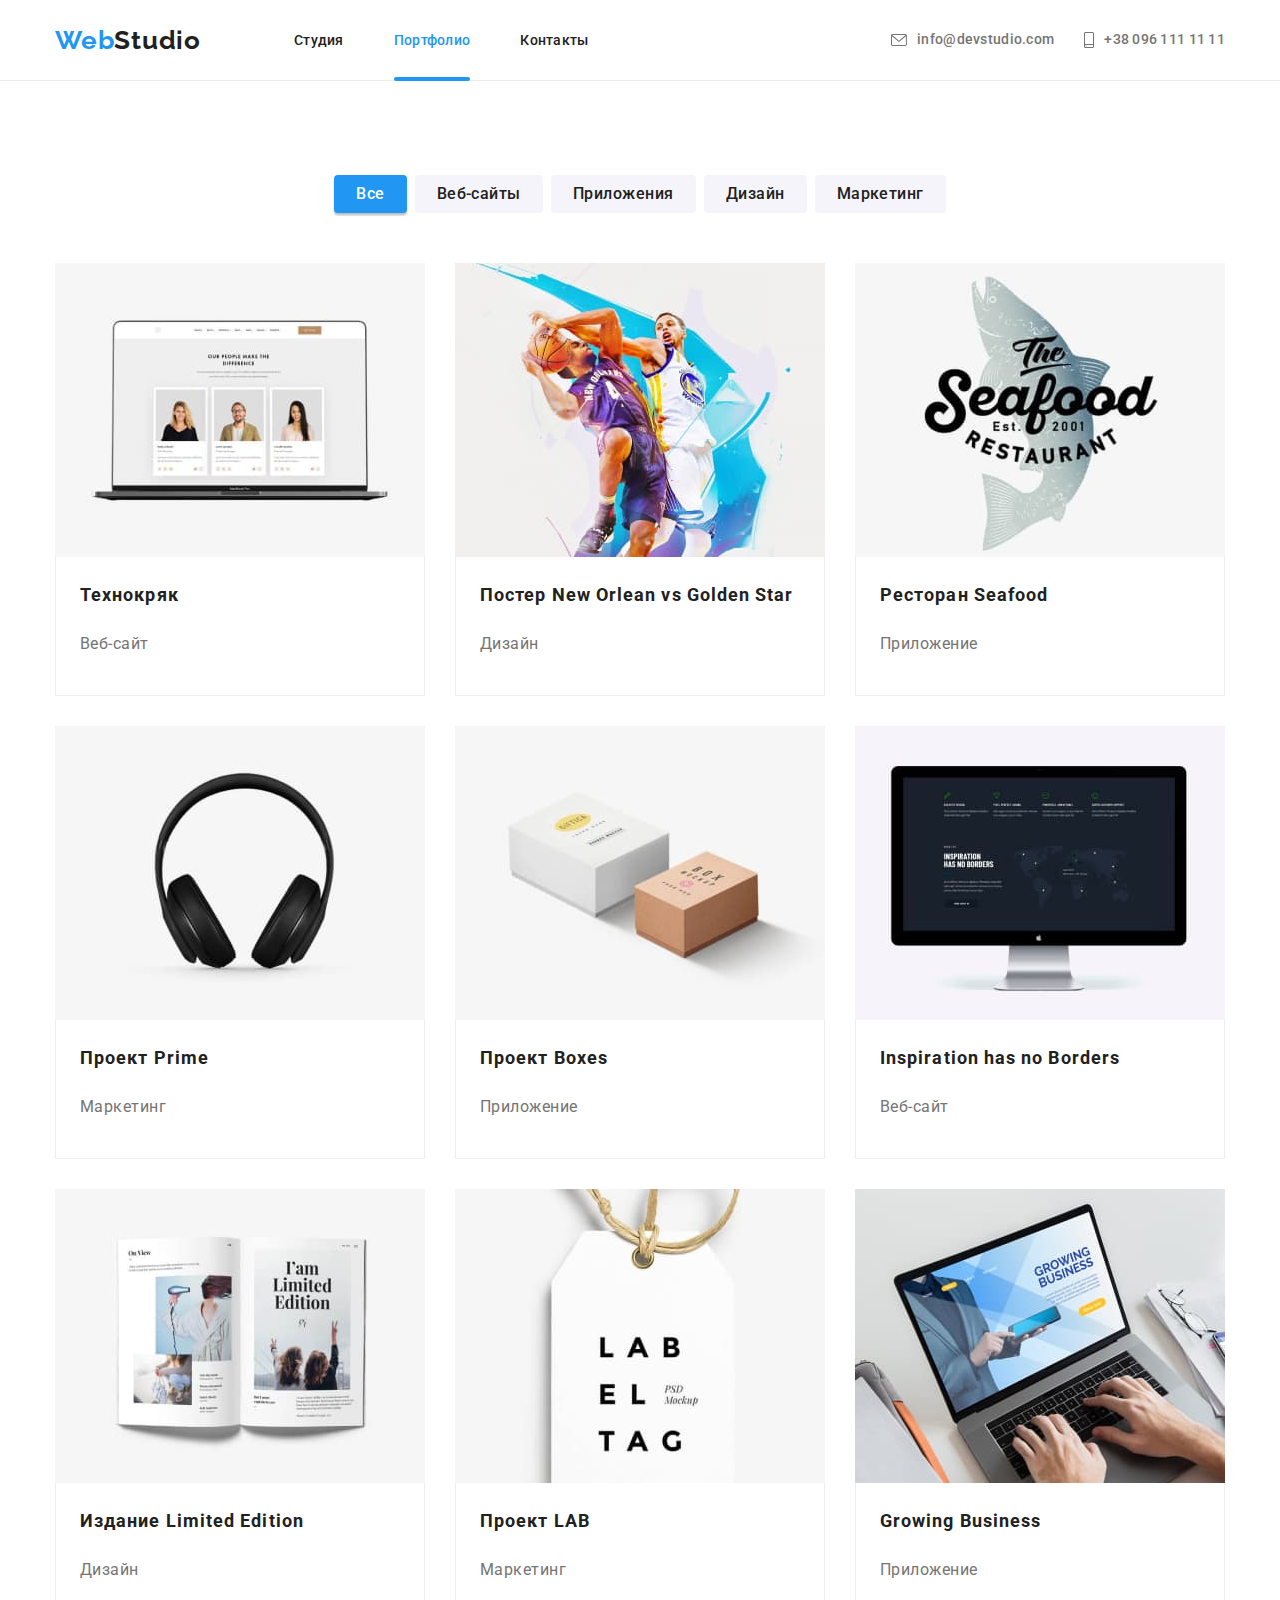
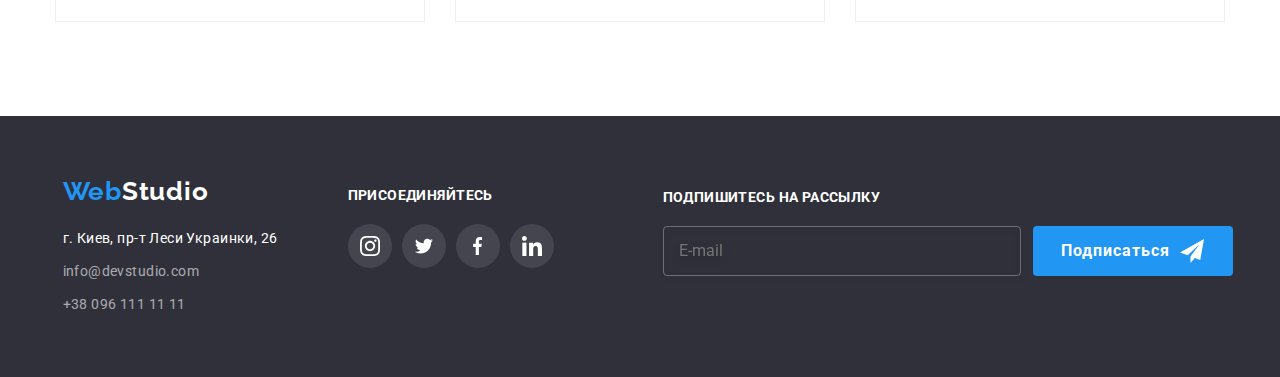
==== portfolio.html @ 51708009 "project created" ====
<!DOCTYPE html>
<html lang="en">
	<head>
		<meta charset="UTF-8" />
		<meta http-equiv="X-UA-Compatible" content="IE=edge" />
		<meta name="viewport" content="width=device-width, initial-scale=1.0" />

		<link rel="stylesheet" href="./css/main.min.css" />
		<title>Document</title>
	</head>
	<body>
		<!-- Site header -->
		<header class="header">
			<div class="header__container">
				<nav class="navigation">
					<a href="./index.html" lang="en" class="logo">
						Web<span class="logo__studio">Studio</span>
					</a>
					<ul class="navigation__buttons">
						<li class="navigation__item">
							<a href="./index.html" class="navigation__link"> Студия</a>
						</li>
						<li class="navigation__item">
							<a
								href="./portfolio.html"
								class="navigation__link navigation__link--current"
								>Портфолио</a
							>
						</li>
						<li class="navigation__item">
							<a href="./index.html" class="navigation__link">Контакты</a>
						</li>
					</ul>
				</nav>
				<ul class="contact">
					<li class="contact__item">
						<a href="mailto:info@devstudio.com" class="contact__link">
							<svg class="contact__icon" width="16" height="12">
								<use href="./images/icons.svg#icon-envelope"></use>
							</svg>
							info@devstudio.com</a
						>
					</li>
					<li class="contact__item">
						<a href="tel:+380961111111" class="contact__link">
							<svg class="contact__icon" width="10" height="16">
								<use href="./images/icons.svg#icon-smartphone"></use>
							</svg>
							+38 096 111 11 11</a
						>
					</li>
				</ul>
			</div>
		</header>
		<!-- Main content -->
		<main>
			<section>
				<h1 hidden>Портфолио</h1>
				<!-- Buttons -->
				<div class="container">
					<ul class="filter">
						<li class="filter__item">
							<button type="button" class="filter__button filter__button--current">Все</button>
						</li>
						<li class="filter__item">
							<button type="button" class="filter__button">Веб-сайты</button>
						</li>
						<li class="filter__item">
							<button type="button" class="filter__button">Приложения</button>
						</li>
						<li class="filter__item">
							<button type="button" class="filter__button">Дизайн</button>
						</li>
						<li class="filter__item">
							<button type="button" class="filter__button">Маркетинг</button>
						</li>
					</ul>

					<!-- Product card -->
					<ul class="product-card">
						<li class="product-card__item">
							<a href="" class="product-card__link">
								<div class="overlay">
									<img
										src="./images/portfolio/img_1.jpg"
										alt="Ноутбук со страницей сайта"
										width="370"
										height="294"
									/>
									<div class="overlay__wrap">
										<p class="overlay__description">
											Ресурс предлагает комплексные предложения с разным уровнем
											функционала и сервисов. Все это позволит посетителю
											получить исчерпывающие сведения о компании или частном
											лице.
										</p>
									</div>
								</div>
								<div class="product-card__wrap">
									<h2 class="product-card__name">Технокряк</h2>
									<p class="product-card__description">Веб-сайт</p>
								</div>
							</a>
						</li>
						<li class="product-card__item">
							<a href="" class="product-card__link">
								<div class="overlay">
									<img
										src="./images/portfolio/img_2.jpg"
										alt="Два баскетболиста с мячом"
										width="370"
										height="294"
									/>
									<div class="overlay__wrap">
										<p class="overlay__description">
											Ресурс предлагает комплексные предложения с разным уровнем
											функционала и сервисов. Все это позволит посетителю
											получить исчерпывающие сведения о компании или частном
											лице.
										</p>
									</div>
								</div>
								<div class="product-card__wrap">
									<h2 class="product-card__name">
										Постер New Orlean vs Golden Star
									</h2>
									<p class="product-card__description">Дизайн</p>
								</div>
							</a>
						</li>
						<li class="product-card__item">
							<a href="" class="product-card__link">
								<div class="overlay">
									<img
										src="./images/portfolio/img_3.jpg"
										alt="Логотип ресторана морской еды"
										width="370"
										height="294"
									/>
									<div class="overlay__wrap">
										<p class="overlay__description">
											Ресурс предлагает комплексные предложения с разным уровнем
											функционала и сервисов. Все это позволит посетителю
											получить исчерпывающие сведения о компании или частном
											лице.
										</p>
									</div>
								</div>
								<div class="product-card__wrap">
									<h2 class="product-card__name">Ресторан Seafood</h2>
									<p class="product-card__description">Приложение</p>
								</div>
							</a>
						</li>
						<li class="product-card__item">
							<a href="" class="product-card__link">
								<div class="overlay">
									<img
										src="./images/portfolio/img_4.jpg"
										alt="Наушники"
										width="370"
										height="294"
									/>
									<div class="overlay__wrap">
										<p class="overlay__description">
											Ресурс предлагает комплексные предложения с разным уровнем
											функционала и сервисов. Все это позволит посетителю
											получить исчерпывающие сведения о компании или частном
											лице.
										</p>
									</div>
								</div>
								<div class="product-card__wrap">
									<h2 class="product-card__name">Проект Prime</h2>
									<p class="product-card__description">Маркетинг</p>
								</div>
							</a>
						</li>
						<li class="product-card__item">
							<a href="" class="product-card__link">
								<div class="overlay">
									<img
										src="./images/portfolio/img_5.jpg"
										alt="Фото двух коробок"
										width="370"
										height="294"
									/>
									<div class="overlay__wrap">
										<p class="overlay__description">
											Ресурс предлагает комплексные предложения с разным уровнем
											функционала и сервисов. Все это позволит посетителю
											получить исчерпывающие сведения о компании или частном
											лице.
										</p>
									</div>
								</div>
								<div class="product-card__wrap">
									<h2 class="product-card__name">Проект Boxes</h2>
									<p class="product-card__description">Приложение</p>
								</div>
							</a>
						</li>
						<li class="product-card__item">
							<a href="" class="product-card__link">
								<div class="overlay">
									<img
										src="./images/portfolio/img_6.jpg"
										alt="Монитор с веб-страницей"
										width="370"
										height="294"
									/>
									<div class="overlay__wrap">
										<p class="overlay__description">
											Ресурс предлагает комплексные предложения с разным уровнем
											функционала и сервисов. Все это позволит посетителю
											получить исчерпывающие сведения о компании или частном
											лице.
										</p>
									</div>
								</div>
								<div class="product-card__wrap">
									<h2 class="product-card__name">Inspiration has no Borders</h2>
									<p class="product-card__description">Веб-сайт</p>
								</div>
							</a>
						</li>
						<li class="product-card__item">
							<a href="" class="product-card__link">
								<div class="overlay">
									<img
										src="./images/portfolio/img_7.jpg"
										alt="Разворот книги"
										width="370"
										height="294"
									/>
									<div class="overlay__wrap">
										<p class="overlay__description">
											Ресурс предлагает комплексные предложения с разным уровнем
											функционала и сервисов. Все это позволит посетителю
											получить исчерпывающие сведения о компании или частном
											лице.
										</p>
									</div>
								</div>
								<div class="product-card__wrap">
									<h2 class="product-card__name">Издание Limited Edition</h2>
									<p class="product-card__description">Дизайн</p>
								</div>
							</a>
						</li>
						<li class="product-card__item">
							<a href="" class="product-card__link">
								<div class="overlay">
									<img
										src="./images/portfolio/img_8.jpg"
										alt="Бирка с надписью"
										width="370"
										height="294"
									/>
									<div class="overlay__wrap">
										<p class="overlay__description">
											Ресурс предлагает комплексные предложения с разным уровнем
											функционала и сервисов. Все это позволит посетителю
											получить исчерпывающие сведения о компании или частном
											лице.
										</p>
									</div>
								</div>
								<div class="product-card__wrap">
									<h2 class="product-card__name">Проект LAB</h2>
									<p class="product-card__description">Маркетинг</p>
								</div>
							</a>
						</li>
						<li class="product-card__item">
							<a href="" class="product-card__link">
								<div class="overlay">
									<img
										src="./images/portfolio/img_9.jpg"
										alt="Руки печатают на ноутбуке"
										width="370"
										height="294"
									/>
									<div class="overlay__wrap">
										<p class="overlay__description">
											Ресурс предлагает комплексные предложения с разным уровнем
											функционала и сервисов. Все это позволит посетителю
											получить исчерпывающие сведения о компании или частном
											лице.
										</p>
									</div>
								</div>
								<div class="product-card__wrap">
									<h2 class="product-card__name">Growing Business</h2>
									<p class="product-card__description">Приложение</p>
								</div>
							</a>
						</li>
					</ul>
				</div>
			</section>
		</main>
		<!-- Footer, address -->
		<footer class="footer">
			<div class="footer__container">
				<div class="footer__left-info">
					<a href="./index.html" lang="en" class="logo footer__logo">
						Web<span class="logo__studio-inverse">Studio</span>
					</a>
					<address class="footer__address">
						<ul class="footer__address-transcript">
							<li class="footer__address-line">
								г. Киев, пр-т Леси Украинки, 26
							</li>
							<li class="footer__address-line">
								<a href="mailto:info@devstudio.com" class="contact-data"
									>info@devstudio.com
								</a>
							</li>
							<li class="footer__address-line">
								<a href="tel:+380961111111" class="contact-data"
									>+38 096 111 11 11
								</a>
							</li>
						</ul>
					</address>
				</div>
				<div class="footer__center-info">
					<h3 class="footer__invitation">Присоединяйтесь</h3>
					<ul class="social-icons">
						<li class="social-icons__cell">
							<a
								class="social-icons__link social-icons__link--footer"
								href=""
								target="_blank"
								rel="nofollow noreferrer noopener"
							>
								<svg class="social-icons__vector" width="20" height="20">
									<use href="./images/icons.svg#icon-instagram"></use>
								</svg>
							</a>
						</li>
						<li class="social-icons__cell">
							<a
								class="social-icons__link social-icons__link--footer"
								href=""
								target="_blank"
								rel="nofollow noreferrer noopener"
							>
								<svg class="social-icons__vector" width="20" height="16.25">
									<use href="./images/icons.svg#icon-twitter"></use>
								</svg>
							</a>
						</li>
						<li class="social-icons__cell">
							<a
								class="social-icons__link social-icons__link--footer"
								href=""
								target="_blank"
								rel="nofollow noreferrer noopener"
							>
								<svg class="social-icons__vector" width="10" height="20">
									<use href="./images/icons.svg#icon-facebook"></use>
								</svg>
							</a>
						</li>
						<li class="social-icons__cell">
							<a
								class="social-icons__link social-icons__link--footer"
								href=""
								target="_blank"
								rel="nofollow noreferrer noopener"
							>
								<svg class="social-icons__vector" width="20" height="70">
									<use href="./images/icons.svg#icon-linkedin"></use>
								</svg>
							</a>
						</li>
					</ul>
				</div>

				<!-- Subscription button footer -->

				<div class="footer__subscription">
					<form>
						<h3 class="footer__invitation">Подпишитесь на рассылку</h3>
						<div class="footer__form">
							<input
								class="footer__input"
								type="email"
								name="user-email"
								placeholder="E-mail"
							/>

							<button
								type="submit"
								class="button-background button-background--submit"
							>
								Подписаться

								<svg class="button-background__icon" width="24" height="24">
									<use href="./images/icons.svg#icon-send"></use>
								</svg>
							</button>
						</div>
					</form>
				</div>
			</div>
		</footer>
	</body>
</html>
---- css/main.min.css ----
@import"https://cdnjs.cloudflare.com/ajax/libs/modern-normalize/1.1.0/modern-normalize.min.css";@import'https://fonts.googleapis.com/css2?family=Raleway:wght@700&family=Roboto:wght@400;500;700;900&display=swap';.button-background--centered,.modal__form,.hero__heading,.hero,.container,.hero__container,.footer__container,.header__container{margin-left:auto;margin-right:auto}.modal__input-icon,.clients-list__icon,.social-icons__vector,.contact__icon{fill:currentColor}.product-card,.filter,.clients-list,.social-icons,.team__grid,.advantages__grid,.footer__address-transcript,.contact,.navigation__buttons{list-style:none;margin-bottom:0;margin-top:0}section{padding-top:94px;padding-bottom:94px}.hero__container,.footer__container,.header__container{padding-left:15px;padding-right:15px;width:1200px}html{box-sizing:border-box}*,*::before,*::after{box-sizing:inherit}address{font-style:normal}body{background-color:#fff;color:#212121;font-family:"Roboto",sans-serif;text-decoration:none}img{display:block;max-width:100%}.container{margin-top:0;margin-bottom:0;padding-left:15px;padding-right:15px;width:1200px}.section__title{font-size:36px;line-height:1.17;letter-spacing:.03em;margin-top:0;margin-bottom:50px;text-align:center}.logo{font-weight:700;color:#2196f3;font-family:"Raleway",sans-serif;font-size:26px;line-height:1.19;letter-spacing:.03em;text-decoration:none}.logo__studio{color:#212121}.logo__studio-inverse{color:#fff}.header{background-color:#fff;border-bottom:1px solid #ececec}.header__container{display:flex}.navigation{display:flex;align-items:center}.navigation__buttons{gap:50px;display:flex;padding-left:0;margin-left:93px}.navigation__link{font-size:14px;line-height:1.14;letter-spacing:.02em;padding-top:32px;padding-bottom:32px;list-style:none;color:#212121;text-decoration:none;font-weight:500;position:relative;transition:color 250ms cubic-bezier(0.4, 0, 0.2, 1)}.navigation__link:hover,.navigation__link:focus{color:#2196f3}.navigation__link--current{color:#2196f3}.navigation__link--current::after{content:"";position:absolute;display:block;bottom:-1px;width:100%;height:4px;background-color:#2196f3;border-radius:2px}.contact{display:flex;margin-left:auto;padding-left:0;margin-top:0;margin-bottom:0px;gap:30px}.contact__item{padding-top:32px;padding-bottom:32px;display:inline-flex;align-items:center}.contact__link{color:#757575;font-weight:500;font-size:14px;line-height:1.14;letter-spacing:.02em;align-items:center;display:flex;transition:color 250ms cubic-bezier(0.4, 0, 0.2, 1);gap:10px;text-decoration:none}.contact__link:hover,.contact__link:focus{color:#2196f3}.footer{background-color:#2f303a;padding-top:60px;padding-bottom:60px;padding-left:15px;margin:0}.footer__container{display:flex}.footer__left-info{margin-right:70px}.footer__logo{margin-right:0;margin-bottom:20px;display:inline-block}.footer__address{font-size:14px;line-height:1.71;letter-spacing:.03em}.footer__address-transcript{padding-left:0}.footer__address-line{color:#fff;font-size:14px;line-height:1.71;letter-spacing:.03em;margin-bottom:9px}.footer__address-line:last-child{margin-bottom:0}.contact-data{text-decoration:none;color:rgba(255,255,255,.6);font-family:"Roboto",sans-serif;transition:color 250ms cubic-bezier(0.4, 0, 0.2, 1)}.contact-data:focus,.contact-data:hover{color:#2196f3}.footer__center-info{padding-top:12px;padding-bottom:40px}.footer__invitation{font-family:"Roboto",sans-serif;text-transform:uppercase;color:#fff;margin-top:0;margin-bottom:20px;font-weight:700;font-size:14px;line-height:1.14;letter-spacing:.03em}.footer__subscription{display:flex;margin-left:auto;align-items:center;padding-top:12px;padding-bottom:40px}.footer__form{display:flex}.footer__input{padding-left:15px;width:358px;height:50px;border:1px solid rgba(255,255,255,.3);filter:drop-shadow(0px 4px 4px rgba(0, 0, 0, 0.15));border-radius:4px;background-color:rgba(0,0,0,0);color:#fff;outline:inherit}.button-background.button-background--submit{display:flex;justify-content:center;align-items:center;flex-wrap:nowrap;width:200px;margin-left:12px;padding-left:0;padding-right:0}.button-background__icon{margin-left:10px}.activities__grid{display:flex;flex-wrap:wrap;margin-top:-30px;margin-left:-30px;padding:0;list-style:none}.activities__cell{margin:0;padding:0;margin-left:30px;margin-top:30px;flex-basis:calc(33.3333333333% - 30px);position:relative;bottom:0}.activities__description{display:flex;justify-content:center;align-items:center;position:absolute;bottom:0;width:100%;height:70px;margin:0;color:#fff;text-transform:uppercase;font-weight:700;font-size:14px;line-height:1.14;letter-spacing:.03em;background-color:rgba(47,48,58,.8)}.hero{background-color:#2f303a;background-image:linear-gradient(to right, rgba(47, 48, 58, 0.4), rgba(47, 48, 58, 0.4)),url("../images/command.jpg");background-repeat:no-repeat;background-position:center;padding-top:200px;padding-bottom:200px;background-size:cover;max-width:1600px;align-items:center}.hero__container{text-align:center}.hero__heading{color:#fff;font-weight:900;font-size:44px;line-height:1.36;letter-spacing:.06em;text-transform:uppercase;width:696px;margin-top:0;margin-bottom:30px}.button-background{color:#fff;background-color:#2196f3;font-family:"Roboto",sans-serif;font-weight:700;font-size:16px;line-height:1.88;letter-spacing:.06em;border:0;border-radius:4px;padding:10px 32px;cursor:pointer;transition:background-color 250ms cubic-bezier(0.4, 0, 0.2, 1),color 250ms cubic-bezier(0.4, 0, 0.2, 1)}.button-background:hover,.button-background:focus{color:#fff;background-color:#188ce8}.advantages__section{padding-bottom:0}.advantages__grid{display:flex;flex-wrap:wrap;margin-left:-30px;margin-top:-30px;padding-left:0}.advantages__cell{margin-right:0;margin-left:30px;margin-top:30px;margin-bottom:0;padding:0;flex-basis:calc(25% - 30px)}.advantages__wrap{display:flex;justify-content:center;align-items:center;margin-bottom:30px;height:120px;background-color:#f5f4fa;border-radius:4px}.advantages__title{margin-top:0;margin-bottom:10px;font-weight:700;font-size:14px;line-height:1.14;letter-spacing:.03em;text-transform:uppercase}.advantages__description{color:#757575;font-weight:400;font-size:14px;line-height:1.71;letter-spacing:.03em;margin:0}.activities__grid{display:flex;flex-wrap:wrap;margin-top:-30px;margin-left:-30px;padding:0;list-style:none}.activities__cell{margin:0;padding:0;margin-left:30px;margin-top:30px;flex-basis:calc(33.3333333333% - 30px);position:relative;bottom:0}.activities__description{display:flex;justify-content:center;align-items:center;position:absolute;bottom:0;width:100%;height:70px;margin:0;color:#fff;text-transform:uppercase;font-weight:700;font-size:14px;line-height:1.14;letter-spacing:.03em;background-color:rgba(47,48,58,.8)}.team__section{background-color:#f5f4fa}.team__grid{display:flex;gap:30px;padding-left:0}.team__profile{gap:30px;border-color:#212121;box-shadow:0px 1px 3px rgba(0,0,0,.12),0px 1px 1px rgba(0,0,0,.14),0px 2px 1px rgba(0,0,0,.2);border-radius:0px 0px 4px 4px;flex-basis:calc(33.3333333333% - 30px);background-color:#fff}.team__wrap{padding-top:30px;padding-bottom:30px;justify-content:center}.team__name,.team__description{color:#212121;font-weight:500;font-size:16px;line-height:1.19;letter-spacing:.03em;margin-top:0;margin-bottom:10px;text-align:center}.team__description{color:#757575;font-weight:400;margin-bottom:16px}.social-icons{display:flex;justify-content:center;gap:10px;padding:0}.social-icons__link{display:flex;justify-content:center;align-items:center;width:44px;height:44px;border-radius:50%;color:#afb1b8;background-color:rgba(0,0,0,0);transition:background-color 250ms cubic-bezier(0.4, 0, 0.2, 1)}.social-icons__link:hover{background-color:#2196f3;color:#fff}.social-icons__link--footer{color:#fff;background-color:rgba(255,255,255,.1)}.clients-list{padding-left:0;display:flex;flex-wrap:wrap;gap:30px;columns:6}.clients-list__cell{flex-basis:calc((100% - 150px)/6)}.clients-list__link{display:flex;justify-content:center;align-items:center;height:92px;border:1px solid #afb1b8;border-radius:4px;color:#afb1b8;transition:color 250ms cubic-bezier(0.4, 0, 0.2, 1)}.clients-list__link:hover{color:#2196f3;border:1px solid #2196f3}.filter{margin-bottom:50px;padding-left:0;display:flex;justify-content:center;gap:8px}.filter__button{padding-top:6px;padding-left:22px;padding-bottom:6px;padding-right:22px;color:#212121;background-color:#f5f4fa;font-family:"Roboto",sans-serif;font-weight:500;font-size:16px;line-height:1.63;letter-spacing:.03em;cursor:pointer;border-radius:4px;border:rgba(0,0,0,0);transition:background-color 250ms cubic-bezier(0.4, 0, 0.2, 1),color 250ms cubic-bezier(0.4, 0, 0.2, 1),box-shadow 250ms cubic-bezier(0.4, 0, 0.2, 1)}.filter__button--current{background-color:#2196f3;color:#fff;box-shadow:0px 3px 1px rgba(0,0,0,.1),0px 1px 2px rgba(0,0,0,.08),0px 2px 2px rgba(0,0,0,.12)}.filter__button:hover,.filter__button:focus{color:#fff;background-color:#2196f3;font-family:"Roboto",sans-serif;font-size:16px;line-height:1.63;letter-spacing:.03em;box-shadow:0px 3px 1px rgba(0,0,0,.1),0px 1px 2px rgba(0,0,0,.08),0px 2px 2px rgba(0,0,0,.12)}.product-card{padding-left:0;margin-top:-30px;margin-left:-30px;display:flex;flex-wrap:wrap}.product-card__item{flex-basis:calc(33.3333333333% - 30px);margin-left:30px;margin-top:30px}.product-card__link{width:100%;height:100%;display:block;text-decoration:none;transition:transform 250ms cubic-bezier(0.4, 0, 0.2, 1)}.product-card__link:hover{box-shadow:0px 1px 1px rgba(0,0,0,.12),0px 4px 4px rgba(0,0,0,.06),1px 4px 6px rgba(0,0,0,.16)}.product-card__wrap{padding:20px 24px;border:1px solid #eee;border-top:none}.product-card__name{color:#212121;font-weight:700;font-size:18px;line-height:2;letter-spacing:.06em;margin-top:0;margin-bottom:4px}.product-card__description{font-weight:400;font-size:16px;line-height:1.88;letter-spacing:.03em;color:#757575}.overlay{position:relative;overflow:hidden}.overlay__wrap{display:flex;justify-content:center;align-items:center;content:"";position:absolute;padding-left:24px;padding-right:24px;margin:0;width:100%;height:100%;background:rgba(33,150,243,.9);transform:translateY 0;transition:transform 250ms cubic-bezier(0.4, 0, 0.2, 1);font-size:18px;line-height:1.56;letter-spacing:.03em;color:#fff;overflow:hidden}.product-card__link:hover .overlay__wrap{transform:translateY(-100%)}.overlay__description{margin:0}.backdrop{position:fixed;opacity:1;transition:opacity 250ms cubic-bezier(0.4, 0, 0.2, 1);top:0;left:0;width:100%;height:100%;background-color:rgba(0,0,0,.2)}.backdrop.is-hidden{opacity:0;pointer-events:none;transition:opacity 250ms cubic-bezier(0.4, 0, 0.2, 1)}.modal{position:absolute;left:50%;top:50%;transform:translate(-50%, -50%);width:528px;height:581px;padding:40px;width:528px;background:#fff;box-shadow:0px 1px 3px rgba(0,0,0,.12),0px 1px 1px rgba(0,0,0,.14),0px 2px 1px rgba(0,0,0,.2);border-radius:4px}.close-wrap{position:absolute;top:8px;right:8px;width:30px;height:30px;background-image:url(/images/close.svg);background-repeat:no-repeat;background-position:center;background-color:#fff;border:1px solid rgba(0,0,0,.1);border-radius:50%;transition:box-shadow 250ms cubic-bezier(0.4, 0, 0.2, 1)}.close-wrap:hover,.close-wrap:focus{cursor:pointer;box-shadow:0px 0px 5px 1px rgba(0,0,0,.2);background-image:url(/images/close-blue.svg)}.modal__header{margin-top:0;margin-bottom:12px;letter-spacing:.03em;font-size:20px;line-height:.87;text-align:center}.modal__item{position:relative;display:flex;flex-direction:column;margin-bottom:10px}.modal__item:last-child{flex-direction:row}.modal__item:nth-child(5){margin-bottom:20px}.modal__item .modal__label{font-weight:400;font-size:12px;line-height:14px;letter-spacing:.01em;color:#757575;margin-bottom:4px}.modal__input,.modal__item-textarea{border:1px solid rgba(33,33,33,.2);border-radius:4px;outline:inherit;transition:border 250ms cubic-bezier(0.4, 0, 0.2, 1)}.modal__input:focus,.modal__input:focus,.modal__item-textarea:focus,.modal__item-textarea:focus{border:1px solid #2196f3}.modal__input{height:40px;padding-left:40px}.modal__input-icon{position:absolute;left:15px;top:55%;transform:opacity}.modal__item .modal__input:focus~.modal__input-icon{color:#2196f3}.modal__input~.modal__input-icon{transition:color 250ms cubic-bezier(0.4, 0, 0.2, 1)}.modal__input-checkbox{position:absolute;appearance:none;width:15px;display:flex}.modal__icon-checkbox{width:16px;height:15px;background-color:rgba(0,0,0,0);border:2px solid #000;border-radius:2px;margin-right:9px;transition:border 250ms cubic-bezier(0.4, 0, 0.2, 1)}.modal__input-checkbox:checked+.modal__icon-checkbox{background-image:url(../images/icon-check.svg);background-size:contain;background-color:#2196f3;border:2px solid #2196f3;background-repeat:no-r epeat}.modal__input-checkbox:focus+.modal__icon-checkbox{border:2px solid #2196f3}.modal__item-textarea{resize:none;width:100%;border:1px solid rgba(33,33,33,.2);border-radius:4px;padding:0;height:120px;font-weight:400;font-size:12px;line-height:14px;letter-spacing:.01em;padding:12px 16px;color:rgba(117,117,117,.5)}.modal__label-checkbox{font-weight:400;font-size:14px;line-height:24px;letter-spacing:.03em;color:#757575;display:flex;align-items:center;margin-bottom:30px;justify-content:center}.modal__link{text-decoration:underline;color:#2196f3;padding-left:3px}.modal__link:hover{text-decoration:none}.button-background--centered{display:block}/*# sourceMappingURL=main.min.css.map */
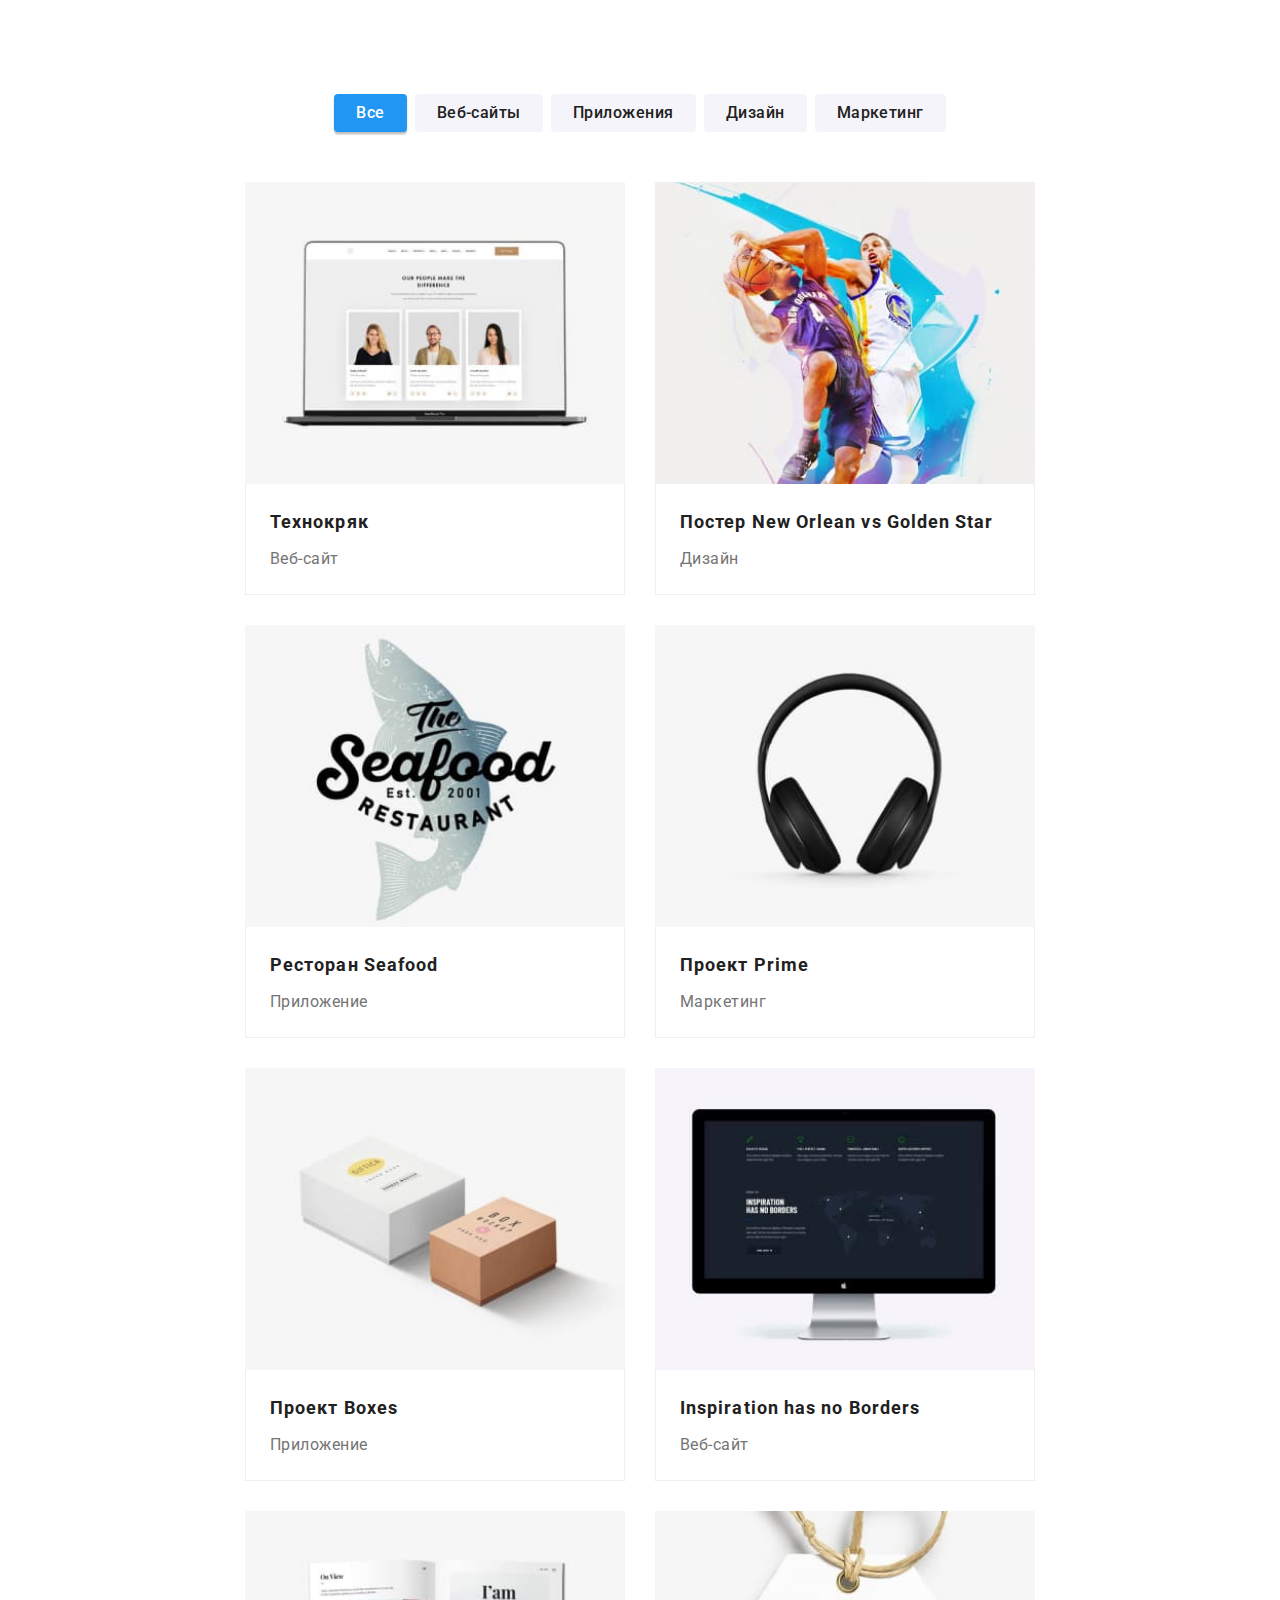
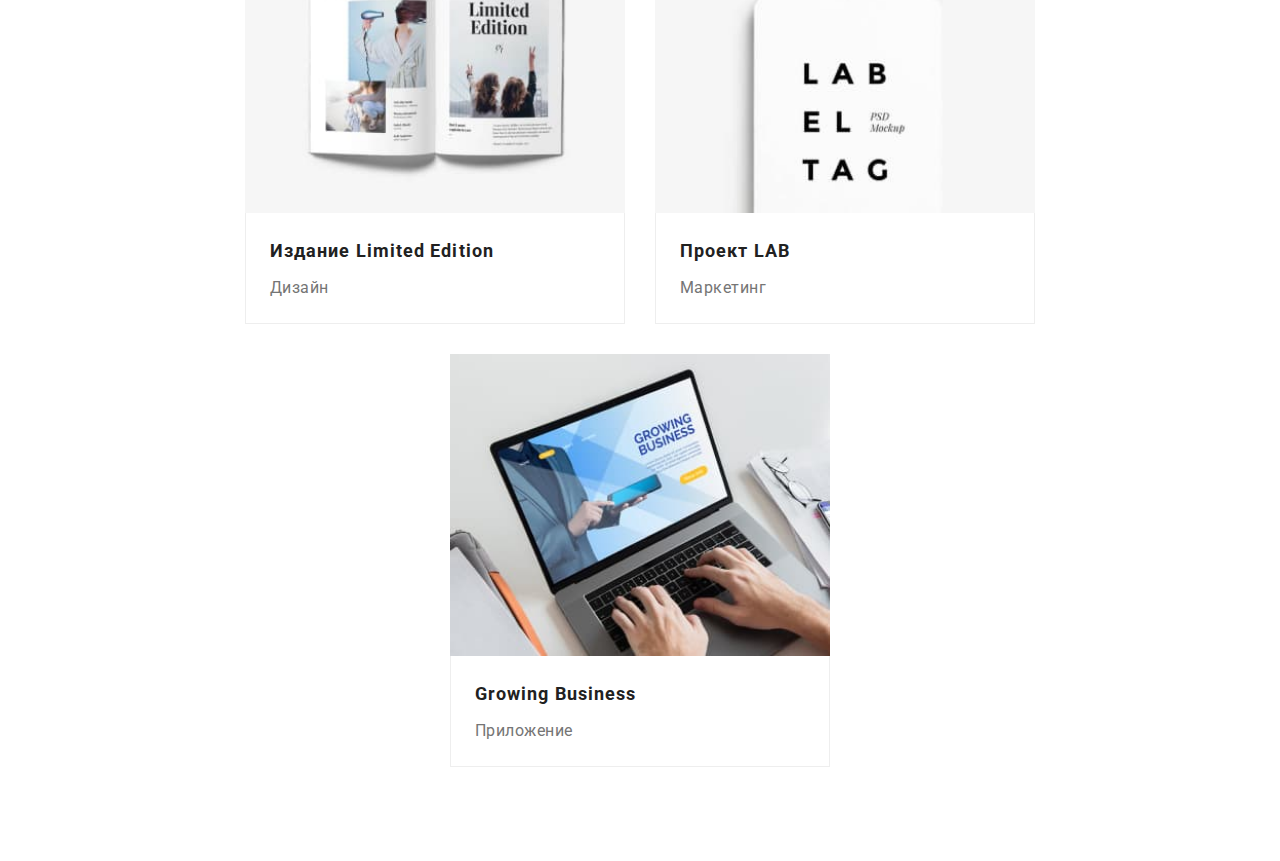
==== commit 93623827: "updated" ====
--- a/portfolio.html
+++ b/portfolio.html
@@ -10,8 +10,8 @@
 	</head>
 	<body>
 		<!-- Site header -->
-		<header class="header">
-			<div class="header__container">
+		<!-- <header class="header">
+			<div class="container header__container">
 				<nav class="navigation">
 					<a href="./index.html" lang="en" class="logo">
 						Web<span class="logo__studio">Studio</span>
@@ -51,11 +51,11 @@
 					</li>
 				</ul>
 			</div>
-		</header>
+		</header> -->
 		<!-- Main content -->
 		<main>
 			<section>
-				<h1 hidden>Портфолио</h1>
+				<!-- <h1 hidden>Портфолио</h1> -->
 				<!-- Buttons -->
 				<div class="container">
 					<ul class="filter">
@@ -84,8 +84,8 @@
 									<img
 										src="./images/portfolio/img_1.jpg"
 										alt="Ноутбук со страницей сайта"
-										width="370"
-										height="294"
+										width="100%"
+										height="auto"
 									/>
 									<div class="overlay__wrap">
 										<p class="overlay__description">
@@ -108,8 +108,8 @@
 									<img
 										src="./images/portfolio/img_2.jpg"
 										alt="Два баскетболиста с мячом"
-										width="370"
-										height="294"
+									width="100%"
+										height="auto"
 									/>
 									<div class="overlay__wrap">
 										<p class="overlay__description">
@@ -134,8 +134,8 @@
 									<img
 										src="./images/portfolio/img_3.jpg"
 										alt="Логотип ресторана морской еды"
-										width="370"
-										height="294"
+									width="100%"
+										height="auto"
 									/>
 									<div class="overlay__wrap">
 										<p class="overlay__description">
@@ -158,8 +158,8 @@
 									<img
 										src="./images/portfolio/img_4.jpg"
 										alt="Наушники"
-										width="370"
-										height="294"
+									width="100%"
+										height="auto"
 									/>
 									<div class="overlay__wrap">
 										<p class="overlay__description">
@@ -182,8 +182,8 @@
 									<img
 										src="./images/portfolio/img_5.jpg"
 										alt="Фото двух коробок"
-										width="370"
-										height="294"
+								width="100%"
+										height="auto"
 									/>
 									<div class="overlay__wrap">
 										<p class="overlay__description">
@@ -206,8 +206,8 @@
 									<img
 										src="./images/portfolio/img_6.jpg"
 										alt="Монитор с веб-страницей"
-										width="370"
-										height="294"
+									width="100%"
+										height="auto"
 									/>
 									<div class="overlay__wrap">
 										<p class="overlay__description">
@@ -230,8 +230,8 @@
 									<img
 										src="./images/portfolio/img_7.jpg"
 										alt="Разворот книги"
-										width="370"
-										height="294"
+									width="100%"
+										height="auto"
 									/>
 									<div class="overlay__wrap">
 										<p class="overlay__description">
@@ -254,8 +254,8 @@
 									<img
 										src="./images/portfolio/img_8.jpg"
 										alt="Бирка с надписью"
-										width="370"
-										height="294"
+								width="100%"
+										height="auto"
 									/>
 									<div class="overlay__wrap">
 										<p class="overlay__description">
@@ -278,8 +278,8 @@
 									<img
 										src="./images/portfolio/img_9.jpg"
 										alt="Руки печатают на ноутбуке"
-										width="370"
-										height="294"
+							width="100%"
+										height="auto"
 									/>
 									<div class="overlay__wrap">
 										<p class="overlay__description">
@@ -301,8 +301,8 @@
 			</section>
 		</main>
 		<!-- Footer, address -->
-		<footer class="footer">
-			<div class="footer__container">
+		<!-- <footer class="footer">
+			<div class="container footer__container">
 				<div class="footer__left-info">
 					<a href="./index.html" lang="en" class="logo footer__logo">
 						Web<span class="logo__studio-inverse">Studio</span>
@@ -377,11 +377,11 @@
 							</a>
 						</li>
 					</ul>
-				</div>
+				</div> -->
 
 				<!-- Subscription button footer -->
 
-				<div class="footer__subscription">
+				<!-- <div class="footer__subscription">
 					<form>
 						<h3 class="footer__invitation">Подпишитесь на рассылку</h3>
 						<div class="footer__form">
@@ -403,9 +403,9 @@
 								</svg>
 							</button>
 						</div>
-					</form>
-				</div>
+					</form> -->
+				<!-- </div>
 			</div>
-		</footer>
+		</footer> -->
 	</body>
 </html>
--- a/css/main.min.css
+++ b/css/main.min.css
@@ -1 +1 @@
-@import"https://cdnjs.cloudflare.com/ajax/libs/modern-normalize/1.1.0/modern-normalize.min.css";@import'https://fonts.googleapis.com/css2?family=Raleway:wght@700&family=Roboto:wght@400;500;700;900&display=swap';.button-background--centered,.modal__form,.hero__heading,.hero,.container,.hero__container,.footer__container,.header__container{margin-left:auto;margin-right:auto}.modal__input-icon,.clients-list__icon,.social-icons__vector,.contact__icon{fill:currentColor}.product-card,.filter,.clients-list,.social-icons,.team__grid,.advantages__grid,.footer__address-transcript,.contact,.navigation__buttons{list-style:none;margin-bottom:0;margin-top:0}section{padding-top:94px;padding-bottom:94px}.hero__container,.footer__container,.header__container{padding-left:15px;padding-right:15px;width:1200px}html{box-sizing:border-box}*,*::before,*::after{box-sizing:inherit}address{font-style:normal}body{background-color:#fff;color:#212121;font-family:"Roboto",sans-serif;text-decoration:none}img{display:block;max-width:100%}.container{margin-top:0;margin-bottom:0;padding-left:15px;padding-right:15px;width:1200px}.section__title{font-size:36px;line-height:1.17;letter-spacing:.03em;margin-top:0;margin-bottom:50px;text-align:center}.logo{font-weight:700;color:#2196f3;font-family:"Raleway",sans-serif;font-size:26px;line-height:1.19;letter-spacing:.03em;text-decoration:none}.logo__studio{color:#212121}.logo__studio-inverse{color:#fff}.header{background-color:#fff;border-bottom:1px solid #ececec}.header__container{display:flex}.navigation{display:flex;align-items:center}.navigation__buttons{gap:50px;display:flex;padding-left:0;margin-left:93px}.navigation__link{font-size:14px;line-height:1.14;letter-spacing:.02em;padding-top:32px;padding-bottom:32px;list-style:none;color:#212121;text-decoration:none;font-weight:500;position:relative;transition:color 250ms cubic-bezier(0.4, 0, 0.2, 1)}.navigation__link:hover,.navigation__link:focus{color:#2196f3}.navigation__link--current{color:#2196f3}.navigation__link--current::after{content:"";position:absolute;display:block;bottom:-1px;width:100%;height:4px;background-color:#2196f3;border-radius:2px}.contact{display:flex;margin-left:auto;padding-left:0;margin-top:0;margin-bottom:0px;gap:30px}.contact__item{padding-top:32px;padding-bottom:32px;display:inline-flex;align-items:center}.contact__link{color:#757575;font-weight:500;font-size:14px;line-height:1.14;letter-spacing:.02em;align-items:center;display:flex;transition:color 250ms cubic-bezier(0.4, 0, 0.2, 1);gap:10px;text-decoration:none}.contact__link:hover,.contact__link:focus{color:#2196f3}.footer{background-color:#2f303a;padding-top:60px;padding-bottom:60px;padding-left:15px;margin:0}.footer__container{display:flex}.footer__left-info{margin-right:70px}.footer__logo{margin-right:0;margin-bottom:20px;display:inline-block}.footer__address{font-size:14px;line-height:1.71;letter-spacing:.03em}.footer__address-transcript{padding-left:0}.footer__address-line{color:#fff;font-size:14px;line-height:1.71;letter-spacing:.03em;margin-bottom:9px}.footer__address-line:last-child{margin-bottom:0}.contact-data{text-decoration:none;color:rgba(255,255,255,.6);font-family:"Roboto",sans-serif;transition:color 250ms cubic-bezier(0.4, 0, 0.2, 1)}.contact-data:focus,.contact-data:hover{color:#2196f3}.footer__center-info{padding-top:12px;padding-bottom:40px}.footer__invitation{font-family:"Roboto",sans-serif;text-transform:uppercase;color:#fff;margin-top:0;margin-bottom:20px;font-weight:700;font-size:14px;line-height:1.14;letter-spacing:.03em}.footer__subscription{display:flex;margin-left:auto;align-items:center;padding-top:12px;padding-bottom:40px}.footer__form{display:flex}.footer__input{padding-left:15px;width:358px;height:50px;border:1px solid rgba(255,255,255,.3);filter:drop-shadow(0px 4px 4px rgba(0, 0, 0, 0.15));border-radius:4px;background-color:rgba(0,0,0,0);color:#fff;outline:inherit}.button-background.button-background--submit{display:flex;justify-content:center;align-items:center;flex-wrap:nowrap;width:200px;margin-left:12px;padding-left:0;padding-right:0}.button-background__icon{margin-left:10px}.activities__grid{display:flex;flex-wrap:wrap;margin-top:-30px;margin-left:-30px;padding:0;list-style:none}.activities__cell{margin:0;padding:0;margin-left:30px;margin-top:30px;flex-basis:calc(33.3333333333% - 30px);position:relative;bottom:0}.activities__description{display:flex;justify-content:center;align-items:center;position:absolute;bottom:0;width:100%;height:70px;margin:0;color:#fff;text-transform:uppercase;font-weight:700;font-size:14px;line-height:1.14;letter-spacing:.03em;background-color:rgba(47,48,58,.8)}.hero{background-color:#2f303a;background-image:linear-gradient(to right, rgba(47, 48, 58, 0.4), rgba(47, 48, 58, 0.4)),url("../images/command.jpg");background-repeat:no-repeat;background-position:center;padding-top:200px;padding-bottom:200px;background-size:cover;max-width:1600px;align-items:center}.hero__container{text-align:center}.hero__heading{color:#fff;font-weight:900;font-size:44px;line-height:1.36;letter-spacing:.06em;text-transform:uppercase;width:696px;margin-top:0;margin-bottom:30px}.button-background{color:#fff;background-color:#2196f3;font-family:"Roboto",sans-serif;font-weight:700;font-size:16px;line-height:1.88;letter-spacing:.06em;border:0;border-radius:4px;padding:10px 32px;cursor:pointer;transition:background-color 250ms cubic-bezier(0.4, 0, 0.2, 1),color 250ms cubic-bezier(0.4, 0, 0.2, 1)}.button-background:hover,.button-background:focus{color:#fff;background-color:#188ce8}.advantages__section{padding-bottom:0}.advantages__grid{display:flex;flex-wrap:wrap;margin-left:-30px;margin-top:-30px;padding-left:0}.advantages__cell{margin-right:0;margin-left:30px;margin-top:30px;margin-bottom:0;padding:0;flex-basis:calc(25% - 30px)}.advantages__wrap{display:flex;justify-content:center;align-items:center;margin-bottom:30px;height:120px;background-color:#f5f4fa;border-radius:4px}.advantages__title{margin-top:0;margin-bottom:10px;font-weight:700;font-size:14px;line-height:1.14;letter-spacing:.03em;text-transform:uppercase}.advantages__description{color:#757575;font-weight:400;font-size:14px;line-height:1.71;letter-spacing:.03em;margin:0}.activities__grid{display:flex;flex-wrap:wrap;margin-top:-30px;margin-left:-30px;padding:0;list-style:none}.activities__cell{margin:0;padding:0;margin-left:30px;margin-top:30px;flex-basis:calc(33.3333333333% - 30px);position:relative;bottom:0}.activities__description{display:flex;justify-content:center;align-items:center;position:absolute;bottom:0;width:100%;height:70px;margin:0;color:#fff;text-transform:uppercase;font-weight:700;font-size:14px;line-height:1.14;letter-spacing:.03em;background-color:rgba(47,48,58,.8)}.team__section{background-color:#f5f4fa}.team__grid{display:flex;gap:30px;padding-left:0}.team__profile{gap:30px;border-color:#212121;box-shadow:0px 1px 3px rgba(0,0,0,.12),0px 1px 1px rgba(0,0,0,.14),0px 2px 1px rgba(0,0,0,.2);border-radius:0px 0px 4px 4px;flex-basis:calc(33.3333333333% - 30px);background-color:#fff}.team__wrap{padding-top:30px;padding-bottom:30px;justify-content:center}.team__name,.team__description{color:#212121;font-weight:500;font-size:16px;line-height:1.19;letter-spacing:.03em;margin-top:0;margin-bottom:10px;text-align:center}.team__description{color:#757575;font-weight:400;margin-bottom:16px}.social-icons{display:flex;justify-content:center;gap:10px;padding:0}.social-icons__link{display:flex;justify-content:center;align-items:center;width:44px;height:44px;border-radius:50%;color:#afb1b8;background-color:rgba(0,0,0,0);transition:background-color 250ms cubic-bezier(0.4, 0, 0.2, 1)}.social-icons__link:hover{background-color:#2196f3;color:#fff}.social-icons__link--footer{color:#fff;background-color:rgba(255,255,255,.1)}.clients-list{padding-left:0;display:flex;flex-wrap:wrap;gap:30px;columns:6}.clients-list__cell{flex-basis:calc((100% - 150px)/6)}.clients-list__link{display:flex;justify-content:center;align-items:center;height:92px;border:1px solid #afb1b8;border-radius:4px;color:#afb1b8;transition:color 250ms cubic-bezier(0.4, 0, 0.2, 1)}.clients-list__link:hover{color:#2196f3;border:1px solid #2196f3}.filter{margin-bottom:50px;padding-left:0;display:flex;justify-content:center;gap:8px}.filter__button{padding-top:6px;padding-left:22px;padding-bottom:6px;padding-right:22px;color:#212121;background-color:#f5f4fa;font-family:"Roboto",sans-serif;font-weight:500;font-size:16px;line-height:1.63;letter-spacing:.03em;cursor:pointer;border-radius:4px;border:rgba(0,0,0,0);transition:background-color 250ms cubic-bezier(0.4, 0, 0.2, 1),color 250ms cubic-bezier(0.4, 0, 0.2, 1),box-shadow 250ms cubic-bezier(0.4, 0, 0.2, 1)}.filter__button--current{background-color:#2196f3;color:#fff;box-shadow:0px 3px 1px rgba(0,0,0,.1),0px 1px 2px rgba(0,0,0,.08),0px 2px 2px rgba(0,0,0,.12)}.filter__button:hover,.filter__button:focus{color:#fff;background-color:#2196f3;font-family:"Roboto",sans-serif;font-size:16px;line-height:1.63;letter-spacing:.03em;box-shadow:0px 3px 1px rgba(0,0,0,.1),0px 1px 2px rgba(0,0,0,.08),0px 2px 2px rgba(0,0,0,.12)}.product-card{padding-left:0;margin-top:-30px;margin-left:-30px;display:flex;flex-wrap:wrap}.product-card__item{flex-basis:calc(33.3333333333% - 30px);margin-left:30px;margin-top:30px}.product-card__link{width:100%;height:100%;display:block;text-decoration:none;transition:transform 250ms cubic-bezier(0.4, 0, 0.2, 1)}.product-card__link:hover{box-shadow:0px 1px 1px rgba(0,0,0,.12),0px 4px 4px rgba(0,0,0,.06),1px 4px 6px rgba(0,0,0,.16)}.product-card__wrap{padding:20px 24px;border:1px solid #eee;border-top:none}.product-card__name{color:#212121;font-weight:700;font-size:18px;line-height:2;letter-spacing:.06em;margin-top:0;margin-bottom:4px}.product-card__description{font-weight:400;font-size:16px;line-height:1.88;letter-spacing:.03em;color:#757575}.overlay{position:relative;overflow:hidden}.overlay__wrap{display:flex;justify-content:center;align-items:center;content:"";position:absolute;padding-left:24px;padding-right:24px;margin:0;width:100%;height:100%;background:rgba(33,150,243,.9);transform:translateY 0;transition:transform 250ms cubic-bezier(0.4, 0, 0.2, 1);font-size:18px;line-height:1.56;letter-spacing:.03em;color:#fff;overflow:hidden}.product-card__link:hover .overlay__wrap{transform:translateY(-100%)}.overlay__description{margin:0}.backdrop{position:fixed;opacity:1;transition:opacity 250ms cubic-bezier(0.4, 0, 0.2, 1);top:0;left:0;width:100%;height:100%;background-color:rgba(0,0,0,.2)}.backdrop.is-hidden{opacity:0;pointer-events:none;transition:opacity 250ms cubic-bezier(0.4, 0, 0.2, 1)}.modal{position:absolute;left:50%;top:50%;transform:translate(-50%, -50%);width:528px;height:581px;padding:40px;width:528px;background:#fff;box-shadow:0px 1px 3px rgba(0,0,0,.12),0px 1px 1px rgba(0,0,0,.14),0px 2px 1px rgba(0,0,0,.2);border-radius:4px}.close-wrap{position:absolute;top:8px;right:8px;width:30px;height:30px;background-image:url(/images/close.svg);background-repeat:no-repeat;background-position:center;background-color:#fff;border:1px solid rgba(0,0,0,.1);border-radius:50%;transition:box-shadow 250ms cubic-bezier(0.4, 0, 0.2, 1)}.close-wrap:hover,.close-wrap:focus{cursor:pointer;box-shadow:0px 0px 5px 1px rgba(0,0,0,.2);background-image:url(/images/close-blue.svg)}.modal__header{margin-top:0;margin-bottom:12px;letter-spacing:.03em;font-size:20px;line-height:.87;text-align:center}.modal__item{position:relative;display:flex;flex-direction:column;margin-bottom:10px}.modal__item:last-child{flex-direction:row}.modal__item:nth-child(5){margin-bottom:20px}.modal__item .modal__label{font-weight:400;font-size:12px;line-height:14px;letter-spacing:.01em;color:#757575;margin-bottom:4px}.modal__input,.modal__item-textarea{border:1px solid rgba(33,33,33,.2);border-radius:4px;outline:inherit;transition:border 250ms cubic-bezier(0.4, 0, 0.2, 1)}.modal__input:focus,.modal__input:focus,.modal__item-textarea:focus,.modal__item-textarea:focus{border:1px solid #2196f3}.modal__input{height:40px;padding-left:40px}.modal__input-icon{position:absolute;left:15px;top:55%;transform:opacity}.modal__item .modal__input:focus~.modal__input-icon{color:#2196f3}.modal__input~.modal__input-icon{transition:color 250ms cubic-bezier(0.4, 0, 0.2, 1)}.modal__input-checkbox{position:absolute;appearance:none;width:15px;display:flex}.modal__icon-checkbox{width:16px;height:15px;background-color:rgba(0,0,0,0);border:2px solid #000;border-radius:2px;margin-right:9px;transition:border 250ms cubic-bezier(0.4, 0, 0.2, 1)}.modal__input-checkbox:checked+.modal__icon-checkbox{background-image:url(../images/icon-check.svg);background-size:contain;background-color:#2196f3;border:2px solid #2196f3;background-repeat:no-r epeat}.modal__input-checkbox:focus+.modal__icon-checkbox{border:2px solid #2196f3}.modal__item-textarea{resize:none;width:100%;border:1px solid rgba(33,33,33,.2);border-radius:4px;padding:0;height:120px;font-weight:400;font-size:12px;line-height:14px;letter-spacing:.01em;padding:12px 16px;color:rgba(117,117,117,.5)}.modal__label-checkbox{font-weight:400;font-size:14px;line-height:24px;letter-spacing:.03em;color:#757575;display:flex;align-items:center;margin-bottom:30px;justify-content:center}.modal__link{text-decoration:underline;color:#2196f3;padding-left:3px}.modal__link:hover{text-decoration:none}.button-background--centered{display:block}/*# sourceMappingURL=main.min.css.map */+@import"https://cdnjs.cloudflare.com/ajax/libs/modern-normalize/1.1.0/modern-normalize.min.css";@import'https://fonts.googleapis.com/css2?family=Raleway:wght@700&family=Roboto:wght@400;500;700;900&display=swap';p,h1,h2,h3,h4,h5,h6{margin:0}ul{margin:0;padding-left:0}button{cursor:pointer}body{font-family:var(--main-font)}a{color:currentColor}address{font-style:normal}.button-background--centered,.modal__form,.hero__heading,.hero,.container{margin-left:auto;margin-right:auto}.modal__input-icon,.clients-list__icon,.social-icons__vector,.contact__icon{fill:currentColor}.product-card,.filter,.clients-list,.social-icons,.team__grid,.advantages__grid,.footer__address-transcript,.contact,.navigation__buttons{list-style:none;margin-bottom:0;margin-top:0}section{padding-top:94px;padding-bottom:94px}html{box-sizing:border-box}*,*::before,*::after{box-sizing:inherit}address{font-style:normal}body{background-color:#fff;color:#212121;font-family:"Roboto",sans-serif;text-decoration:none}img{display:block;max-width:100%;height:auto}.container{margin-top:0;margin-bottom:0;padding-left:15px;padding-right:15px}@media screen and (min-width: 480px){.container{width:480px}}@media screen and (min-width: 768px){.container{width:768px}}@media screen and (min-width: 1200px){.container{width:1200px}}.section__title{font-size:36px;line-height:1.17;letter-spacing:.03em;margin-top:0;margin-bottom:50px;text-align:center}.logo{font-weight:700;color:#2196f3;font-family:"Raleway",sans-serif;font-size:26px;line-height:1.19;letter-spacing:.03em;text-decoration:none}.logo__studio{color:#212121}.logo__studio-inverse{color:#fff}.header{background-color:#fff;border-bottom:1px solid #ececec}.header__container{display:flex}.navigation{display:flex;align-items:center}.navigation__buttons{gap:50px;display:flex;padding-left:0;margin-left:93px}.navigation__link{font-size:14px;line-height:1.14;letter-spacing:.02em;padding-top:32px;padding-bottom:32px;list-style:none;color:#212121;text-decoration:none;font-weight:500;position:relative;transition:color 250ms cubic-bezier(0.4, 0, 0.2, 1)}.navigation__link:hover,.navigation__link:focus{color:#2196f3}.navigation__link--current{color:#2196f3}.navigation__link--current::after{content:"";position:absolute;display:block;bottom:-1px;width:100%;height:4px;background-color:#2196f3;border-radius:2px}.contact{display:flex;margin-left:auto;padding-left:0;margin-top:0;margin-bottom:0px;gap:30px}.contact__item{padding-top:32px;padding-bottom:32px;display:inline-flex;align-items:center}.contact__link{color:#757575;font-weight:500;font-size:14px;line-height:1.14;letter-spacing:.02em;align-items:center;display:flex;transition:color 250ms cubic-bezier(0.4, 0, 0.2, 1);gap:10px;text-decoration:none}.contact__link:hover,.contact__link:focus{color:#2196f3}.footer{background-color:#2f303a;padding-top:60px;padding-bottom:60px;margin:0}@media screen and (min-width: 1200px){.footer{padding-left:15px}}@media screen and (min-width: 768px){.footer__container{display:flex;flex-wrap:wrap;padding-left:76px;padding-right:89px}}@media screen and (min-width: 1200px){.footer__container{display:flex;flex-wrap:nowrap;padding-left:0;padding-right:0}}.footer__left-info{text-align:center;margin-bottom:60px}@media screen and (min-width: 1200px){.footer__left-info{margin-right:70px}}.footer__logo{margin-right:0;margin-bottom:20px;display:inline-block}.footer__address{font-size:14px;line-height:1.71;letter-spacing:.03em}.footer__address-transcript{padding-left:0}.footer__address-line{color:#fff;font-size:14px;line-height:1.71;letter-spacing:.03em;margin-bottom:8px}.footer__address-line:last-child{margin-bottom:0}@media screen and (min-width: 1200px){.footer__address-line{margin-bottom:9px}.footer__address-line:last-child{margin-bottom:0}}.contact-data{text-decoration:none;color:rgba(255,255,255,.6);font-family:"Roboto",sans-serif;transition:color 250ms cubic-bezier(0.4, 0, 0.2, 1)}.contact-data:focus,.contact-data:hover{color:#2196f3}.footer__center-info{margin-bottom:60px}@media screen and (min-width: 768px){.footer__center-info{margin-left:auto;padding-top:5px}}@media screen and (min-width: 1200px){.footer__center-info{padding-top:12px;padding-bottom:40px;margin-bottom:0;margin-left:0}}.footer__invitation{font-family:"Roboto",sans-serif;text-transform:uppercase;color:#fff;margin-top:0;margin-bottom:20px;font-weight:700;font-size:14px;line-height:1.14;letter-spacing:.03em;text-align:center}@media screen and (min-width: 1200px){.footer__invitation{text-align:none}}.footer__subscription{display:flex;justify-content:center;width:100%}@media screen and (min-width: 1200px){.footer__subscription{align-items:center;margin-left:auto;padding-top:12px;padding-bottom:40px;justify-content:start}}.footer__form{display:flex;flex-wrap:wrap;justify-content:center;width:100%}@media screen and (min-width: 768px){.footer__form{width:450px}}@media screen and (min-width: 1200px){.footer__form{flex-wrap:nowrap;justify-content:center;width:358px}}.footer__input{padding-left:15px;width:100%;height:50px;margin-bottom:20px;border:1px solid rgba(255,255,255,.3);filter:drop-shadow(0px 4px 4px rgba(0, 0, 0, 0.15));border-radius:4px;background-color:rgba(0,0,0,0);color:#fff;outline:inherit}@media screen and (min-width: 1200px){.footer__input{width:358px}}.button-background.button-background--submit{display:flex;justify-content:center;align-items:center;flex-wrap:nowrap;width:200px;padding-left:0;padding-right:0}@media screen and (min-width: 1200px){.button-background.button-background--submit{margin-left:12px}}.button-background__icon{margin-left:10px}@media screen and (max-width: 1199px){.activities{display:none}}.activities__grid{display:flex;flex-wrap:wrap;justify-content:center;padding:0;list-style:none;gap:30px}.activities__cell{margin:0;padding:0;flex-basis:calc(33.3333333333% - 30px);position:relative;bottom:0}.activities__description{display:flex;justify-content:center;align-items:center;position:absolute;bottom:0;width:100%;height:70px;margin:0;color:#fff;text-transform:uppercase;font-weight:700;font-size:14px;line-height:1.14;letter-spacing:.03em;background-color:rgba(47,48,58,.8)}.hero{background-color:#2f303a;background-image:linear-gradient(rgba(47, 48, 58, 0.4), rgba(47, 48, 58, 0.4)),url(/images/bg-mob.jpg);background-repeat:no-repeat;background-position:center;padding-top:118;padding-bottom:118px;background-size:cover;align-items:center}.hero__container{text-align:center}@media(min-device-pixel-ratio: 2),(min-resolution: 192dpi),(min-resolution: 2dppx){.hero{background-image:linear-gradient(rgba(25, 28, 38, 0.2), rgba(25, 28, 38, 0.2)),url(/images/bg-mob-2x.jpg)}}@media screen and (min-width: 768px){.hero{background-image:linear-gradient(rgba(25, 28, 38, 0.2), rgba(25, 28, 38, 0.2)),url(/images/bg-tab.jpg)}}@media screen and (min-width: 768px)and (min-device-pixel-ratio: 2),screen and (min-width: 768px)and (min-resolution: 192dpi),screen and (min-width: 768px)and (min-resolution: 2dppx){.hero{background-image:linear-gradient(rgba(25, 28, 38, 0.2), rgba(25, 28, 38, 0.2)),url(/images/bg-tab-2x.jpg)}}@media screen and (min-width: 1200px){.hero{background-image:linear-gradient(rgba(25, 28, 38, 0.2), rgba(25, 28, 38, 0.2)),url(/images/bg-desk.jpg);padding-top:200px;padding-bottom:200px}}@media screen and (min-width: 1200px)and (min-device-pixel-ratio: 2),screen and (min-width: 1200px)and (min-resolution: 192dpi),screen and (min-width: 1200px)and (min-resolution: 2dppx){.hero{background-image:linear-gradient(rgba(25, 28, 38, 0.2), rgba(25, 28, 38, 0.2)),url(/images/bg-desk-2x.jpg);padding-top:200px;padding-bottom:200px}}.hero__heading{color:#fff;font-weight:900;font-size:26px;line-height:1.6153846154;text-align:center;letter-spacing:.06em;text-transform:uppercase;margin-top:0;margin-bottom:30px}@media screen and (min-width: 768px){.hero__heading{width:360px}}@media screen and (min-width: 1200px){.hero__heading{font-size:44px;line-height:1.36;width:696px}}.button-background{color:#fff;background-color:#2196f3;font-family:"Roboto",sans-serif;font-weight:700;font-size:16px;line-height:1.88;letter-spacing:.06em;border:0;border-radius:4px;padding:10px 32px;cursor:pointer;transition:background-color 250ms cubic-bezier(0.4, 0, 0.2, 1),color 250ms cubic-bezier(0.4, 0, 0.2, 1)}.button-background:hover,.button-background:focus{color:#fff;background-color:#188ce8}.advantages__section{padding-bottom:0}.advantages__grid{display:flex;flex-wrap:wrap;justify-content:center;gap:30px;padding-left:0}@media screen and (min-width: 480px){.advantages__grid{padding-top:60px;padding-bottom:60px}}.advantages__cell{margin:0;padding:0}@media screen and (min-width: 480px){.advantages__cell{flex-basis:100%}}@media screen and (min-width: 768px){.advantages__cell{flex-basis:calc((100% - 30px)/2)}}@media screen and (min-width: 1200px){.advantages__cell{flex-basis:calc((100% - 30px)/2)}}.advantages__wrap{display:flex;justify-content:center;align-items:center;margin-bottom:30px;height:120px;background-color:#f5f4fa;border-radius:4px}.advantages__title{margin-top:0;margin-bottom:10px;font-weight:700;font-size:14px;line-height:1.14;letter-spacing:.03em;text-transform:uppercase}.advantages__description{color:#757575;font-weight:400;font-size:14px;line-height:1.71;letter-spacing:.03em;margin:0}@media screen and (max-width: 1199px){.activities{display:none}}.activities__grid{display:flex;flex-wrap:wrap;justify-content:center;padding:0;list-style:none;gap:30px}.activities__cell{margin:0;padding:0;flex-basis:calc(33.3333333333% - 30px);position:relative;bottom:0}.activities__description{display:flex;justify-content:center;align-items:center;position:absolute;bottom:0;width:100%;height:70px;margin:0;color:#fff;text-transform:uppercase;font-weight:700;font-size:14px;line-height:1.14;letter-spacing:.03em;background-color:rgba(47,48,58,.8)}.team__section{background-color:#f5f4fa}.team__grid{display:flex;flex-wrap:wrap;justify-content:center;gap:30px;padding:0}.team__profile{margin:0;padding:0;gap:30px;border-color:#212121;box-shadow:0px 1px 3px rgba(0,0,0,.12),0px 1px 1px rgba(0,0,0,.14),0px 2px 1px rgba(0,0,0,.2);border-radius:0px 0px 4px 4px;background-color:#fff}@media screen and (min-width: 480px){.team__profile{flex-basis:100%}}@media screen and (min-width: 768px){.team__profile{flex-basis:calc((100% - 30px)/2)}}@media screen and (min-width: 1200px){.team__profile{flex-basis:calc((100% - 30px)/4)}}.team__wrap{padding-top:30px;padding-bottom:30px;justify-content:center}.team__name,.team__description{color:#212121;font-weight:500;font-size:16px;line-height:1.19;letter-spacing:.03em;margin-top:0;margin-bottom:10px;text-align:center}.team__description{color:#757575;font-weight:400;margin-bottom:16px}.social-icons{display:flex;gap:10px;padding:0;justify-content:center}.social-icons__link{display:flex;justify-content:center;align-items:center;width:44px;height:44px;border-radius:50%;color:#afb1b8;background-color:rgba(0,0,0,0);transition:background-color 250ms cubic-bezier(0.4, 0, 0.2, 1)}.social-icons__link:hover{background-color:#2196f3;color:#fff}.social-icons__link--footer{color:#fff;background-color:rgba(255,255,255,.1)}.clients-list{display:flex;flex-wrap:wrap;justify-content:center;margin-right:-30px;margin-left:-30px;gap:30px}.clients-list__cell{flex-basis:calc((100% - 30px)/2)}@media screen and (min-width: 768px){.clients-list__cell{flex-basis:calc((100% - 30px)/3)}}@media screen and (min-width: 1200px){.clients-list__cell{flex-basis:calc((100% - 30px)/6)}}.clients-list__link{display:flex;justify-content:center;align-items:center;height:92px;border:1px solid #afb1b8;border-radius:4px;color:#afb1b8;transition:color 250ms cubic-bezier(0.4, 0, 0.2, 1)}.clients-list__link:hover{color:#2196f3;border:1px solid #2196f3}.filter{margin-bottom:50px;padding-left:0;display:flex;justify-content:flex-start;flex-wrap:wrap;gap:8px}@media screen and (min-width: 768px){.filter{justify-content:center}}.filter__button{padding-top:6px;padding-left:22px;padding-bottom:6px;padding-right:22px;color:#212121;background-color:#f5f4fa;font-family:"Roboto",sans-serif;font-weight:500;font-size:16px;line-height:1.63;letter-spacing:.03em;cursor:pointer;border-radius:4px;border:rgba(0,0,0,0);transition:background-color 250ms cubic-bezier(0.4, 0, 0.2, 1),color 250ms cubic-bezier(0.4, 0, 0.2, 1),box-shadow 250ms cubic-bezier(0.4, 0, 0.2, 1)}.filter__button--current{background-color:#2196f3;color:#fff;box-shadow:0px 3px 1px rgba(0,0,0,.1),0px 1px 2px rgba(0,0,0,.08),0px 2px 2px rgba(0,0,0,.12)}.filter__button:hover,.filter__button:focus{color:#fff;background-color:#2196f3;font-family:"Roboto",sans-serif;font-size:16px;line-height:1.63;letter-spacing:.03em;box-shadow:0px 3px 1px rgba(0,0,0,.1),0px 1px 2px rgba(0,0,0,.08),0px 2px 2px rgba(0,0,0,.12)}.product-card{padding:0;gap:30px;display:flex;flex-wrap:wrap;justify-content:center}@media screen and (min-width: 480px){.product-card__item{flex-basis:100%}}@media screen and (min-width: 768px){.product-card__item{flex-basis:calc((100% - 30px)/2)}}@media screen and (min-width: 1200px){.product-card__item{flex-basis:calc((100% - 30px)/3)}}.product-card__link{width:100%;height:100%;display:block;text-decoration:none;transition:transform 250ms cubic-bezier(0.4, 0, 0.2, 1)}.product-card__link:hover{box-shadow:0px 1px 1px rgba(0,0,0,.12),0px 4px 4px rgba(0,0,0,.06),1px 4px 6px rgba(0,0,0,.16)}.product-card__wrap{padding:20px 24px;border:1px solid #eee;border-top:none}.product-card__name{color:#212121;font-weight:700;font-size:18px;line-height:2;letter-spacing:.06em;margin-top:0;margin-bottom:4px}.product-card__description{font-weight:400;font-size:16px;line-height:1.88;letter-spacing:.03em;color:#757575;margin:0}.overlay{position:relative;overflow:hidden}.overlay__wrap{display:flex;justify-content:center;align-items:center;content:"";position:absolute;padding-left:24px;padding-right:24px;margin:0;width:100%;height:100%;background:rgba(33,150,243,.9);transform:translateY 0;transition:transform 250ms cubic-bezier(0.4, 0, 0.2, 1);font-size:18px;line-height:1.56;letter-spacing:.03em;color:#fff;overflow:hidden}.product-card__link:hover .overlay__wrap{transform:translateY(-100%)}.overlay__description{margin:0}.backdrop{position:fixed;opacity:1;transition:opacity 250ms cubic-bezier(0.4, 0, 0.2, 1);top:0;left:0;width:100%;height:100%;background-color:rgba(0,0,0,.2)}.backdrop.is-hidden{opacity:0;pointer-events:none;transition:opacity 250ms cubic-bezier(0.4, 0, 0.2, 1)}.modal{position:absolute;left:50%;top:50%;transform:translate(-50%, -50%);width:528px;height:581px;padding:40px;width:528px;background:#fff;box-shadow:0px 1px 3px rgba(0,0,0,.12),0px 1px 1px rgba(0,0,0,.14),0px 2px 1px rgba(0,0,0,.2);border-radius:4px}.close-wrap{position:absolute;top:8px;right:8px;width:30px;height:30px;background-image:url(/images/close.svg);background-repeat:no-repeat;background-position:center;background-color:#fff;border:1px solid rgba(0,0,0,.1);border-radius:50%;transition:box-shadow 250ms cubic-bezier(0.4, 0, 0.2, 1)}.close-wrap:hover,.close-wrap:focus{cursor:pointer;box-shadow:0px 0px 5px 1px rgba(0,0,0,.2);background-image:url(/images/close-blue.svg)}.modal__header{margin-top:0;margin-bottom:12px;letter-spacing:.03em;font-size:20px;line-height:.87;text-align:center}.modal__item{position:relative;display:flex;flex-direction:column;margin-bottom:10px}.modal__item:last-child{flex-direction:row}.modal__item:nth-child(5){margin-bottom:20px}.modal__item .modal__label{font-weight:400;font-size:12px;line-height:14px;letter-spacing:.01em;color:#757575;margin-bottom:4px}.modal__input,.modal__item-textarea{border:1px solid rgba(33,33,33,.2);border-radius:4px;outline:inherit;transition:border 250ms cubic-bezier(0.4, 0, 0.2, 1)}.modal__input:focus,.modal__input:focus,.modal__item-textarea:focus,.modal__item-textarea:focus{border:1px solid #2196f3}.modal__input{height:40px;padding-left:40px}.modal__input-icon{position:absolute;left:15px;top:55%;transform:opacity}.modal__item .modal__input:focus~.modal__input-icon{color:#2196f3}.modal__input~.modal__input-icon{transition:color 250ms cubic-bezier(0.4, 0, 0.2, 1)}.modal__input-checkbox{position:absolute;appearance:none;width:15px;display:flex}.modal__icon-checkbox{width:16px;height:15px;background-color:rgba(0,0,0,0);border:2px solid #000;border-radius:2px;margin-right:9px;transition:border 250ms cubic-bezier(0.4, 0, 0.2, 1)}.modal__input-checkbox:checked+.modal__icon-checkbox{background-image:url(../images/icon-check.svg);background-size:contain;background-color:#2196f3;border:2px solid #2196f3;background-repeat:no-r epeat}.modal__input-checkbox:focus+.modal__icon-checkbox{border:2px solid #2196f3}.modal__item-textarea{resize:none;width:100%;border:1px solid rgba(33,33,33,.2);border-radius:4px;padding:0;height:120px;font-weight:400;font-size:12px;line-height:14px;letter-spacing:.01em;padding:12px 16px;color:rgba(117,117,117,.5)}.modal__label-checkbox{font-weight:400;font-size:14px;line-height:24px;letter-spacing:.03em;color:#757575;display:flex;align-items:center;margin-bottom:30px;justify-content:center}.modal__link{text-decoration:underline;color:#2196f3;padding-left:3px}.modal__link:hover{text-decoration:none}.button-background--centered{display:block}/*# sourceMappingURL=main.min.css.map */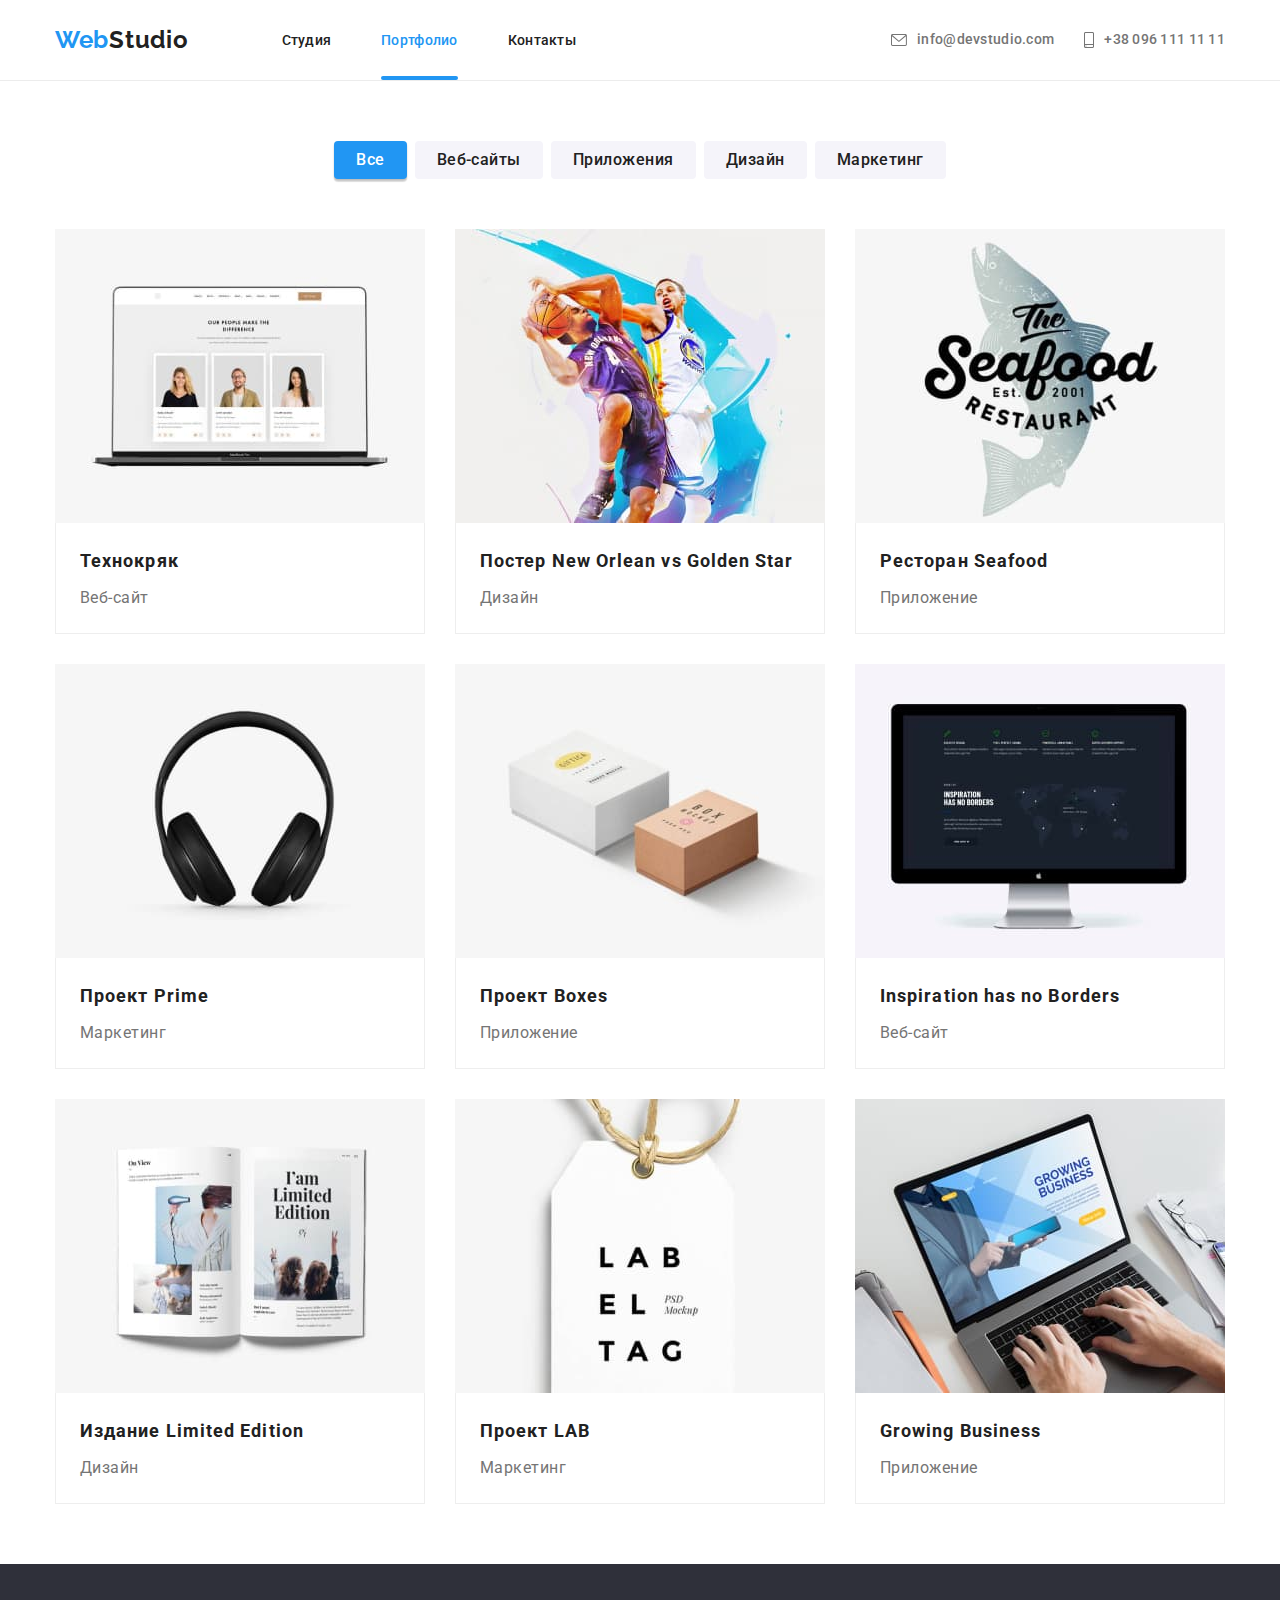
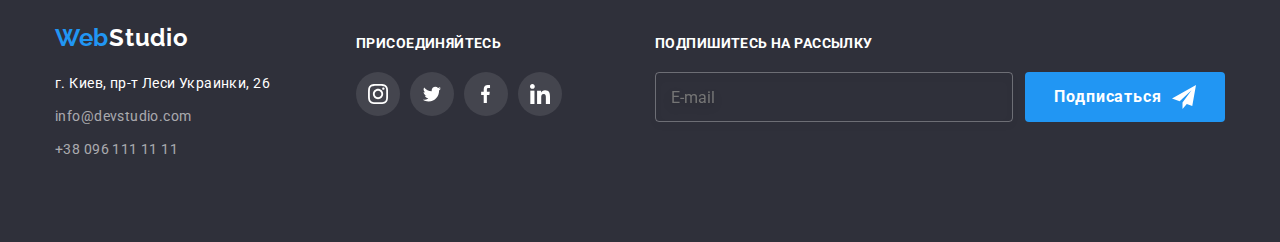
==== commit 948d20b7: "pictures and mobile menu added" ====
--- a/portfolio.html
+++ b/portfolio.html
@@ -10,12 +10,112 @@
 	</head>
 	<body>
 		<!-- Site header -->
-		<!-- <header class="header">
+		<header class="header">
 			<div class="container header__container">
 				<nav class="navigation">
 					<a href="./index.html" lang="en" class="logo">
 						Web<span class="logo__studio">Studio</span>
 					</a>
+
+					<button type="button" class="mob-menu__button" data-menu-open>
+						<svg width="40" height="40" aria-label="Mobile menu switcher">
+							<use
+								class="icon-menu"
+								href="/images/icons.svg#icon-menu_button"
+							></use>
+						</svg>
+					</button>
+
+					<div class="mob-menu is-hidden" data-menu>
+						<div class="mob-menu__container">
+							<div class="mob-menu__top">
+								<button type="button" class="mob-menu__close" data-menu-close>
+									<svg width="40" height="40" aria-label="Mobile menu switcher">
+										<use
+											class="icon-cross"
+											href="/images/icons.svg#icon-close_menu"
+										></use>
+									</svg>
+								</button>
+
+								<ul class="mob-navigation__buttons">
+									<li class="mob-navigation__item">
+										<a href="./index.html" class="mob-navigation__link">
+											Студия</a
+										>
+									</li>
+									<li class="mob-navigation__item">
+										<a
+											href="./portfolio.html"
+											class="mob-navigation__link mob-navigation__link--current"
+											>Портфолио</a
+										>
+									</li>
+									<li class="mob-navigation__item">
+										<a href="./index.html" class="mob-navigation__link"
+											>Контакты</a
+										>
+									</li>
+								</ul>
+							</div>
+							<div class="mob-menu__bottom">
+								<ul class="mob-contact">
+									<li class="mob-contact__item">
+										<a href="tel:+380961111111" class="mob-contact__link">
+											+38 096 111 11 11</a
+										>
+									</li>
+									<li class="mob-contact__item">
+										<a
+											href="mailto:info@devstudio.com"
+											class="mob-contact__link"
+										>
+											info@devstudio.com</a
+										>
+									</li>
+								</ul>
+								<ul class="mob-social">
+									<li class="mob-social__item">
+										<a
+											href=""
+											target="_blank"
+											rel="noopener norefferer nofollow"
+											class="mob-social__link"
+											>Instagram</a
+										>
+									</li>
+									<li class="mob-social__item">
+										<a
+											href=""
+											target="_blank"
+											rel="noopener norefferer nofollow"
+											class="mob-social__link"
+											>Twitter</a
+										>
+									</li>
+									<li class="mob-social__item">
+										<a
+											href=""
+											target="_blank"
+											rel="noopener norefferer nofollow"
+											class="mob-social__link"
+											>Facebook</a
+										>
+									</li>
+									<li class="mob-social__item">
+										<a
+											href=""
+											target="_blank"
+											rel="noopener norefferer nofollow"
+											class="mob-social__link"
+											>LinkedIn</a
+										>
+									</li>
+								</ul>
+							</div>
+						</div>
+					</div>
+
 					<ul class="navigation__buttons">
 						<li class="navigation__item">
 							<a href="./index.html" class="navigation__link"> Студия</a>
@@ -51,7 +151,7 @@
 					</li>
 				</ul>
 			</div>
-		</header> -->
+		</header>
 		<!-- Main content -->
 		<main>
 			<section>
@@ -60,7 +160,12 @@
 				<div class="container">
 					<ul class="filter">
 						<li class="filter__item">
-							<button type="button" class="filter__button filter__button--current">Все</button>
+							<button
+								type="button"
+								class="filter__button filter__button--current"
+							>
+								Все
+							</button>
 						</li>
 						<li class="filter__item">
 							<button type="button" class="filter__button">Веб-сайты</button>
@@ -81,12 +186,36 @@
 						<li class="product-card__item">
 							<a href="" class="product-card__link">
 								<div class="overlay">
-									<img
-										src="./images/portfolio/img_1.jpg"
-										alt="Ноутбук со страницей сайта"
-										width="100%"
-										height="auto"
-									/>
+									<picture>
+										<source
+											srcset="
+												./images/products/prod-1/prod-1-desk.jpg    1x,
+												./images/products/prod-1/prod-1-desk-2x.jpg 2x
+											"
+											media="(min-width: 1200px)"
+										/>
+										<source
+											srcset="
+												./images/products/prod-1/prod-1-tab.jpg    1x,
+												./images/products/prod-1/prod-1-tab-2x.jpg 2x
+											"
+											media="(min-width: 768px)"
+										/>
+										<source
+											srcset="
+												./images/products/prod-1/prod-1.jpg    1x,
+												./images/products/prod-1/prod-1-2x.jpg 2x
+											"
+											media="(min-width: 768px)"
+										/>
+										<img
+											src="./images/products/prod-1/prod-1.jpg"
+											alt="Ноутбук со страницей сайта"
+											width="100%"
+											height="auto"
+										/>
+									</picture>
+
 									<div class="overlay__wrap">
 										<p class="overlay__description">
 											Ресурс предлагает комплексные предложения с разным уровнем
@@ -105,12 +234,37 @@
 						<li class="product-card__item">
 							<a href="" class="product-card__link">
 								<div class="overlay">
-									<img
-										src="./images/portfolio/img_2.jpg"
-										alt="Два баскетболиста с мячом"
-									width="100%"
-										height="auto"
-									/>
+									<picture>
+										<source
+											srcset="
+												./images/products/prod-2/prod-2-desk.jpg    1x,
+												./images/products/prod-2/prod-2-desk-2x.jpg 2x
+											"
+											media="(min-width: 1200px)"
+										/>
+										<source
+											srcset="
+												./images/products/prod-2/prod-2-tab.jpg    1x,
+												./images/products/prod-2/prod-2-tab-2x.jpg 2x
+											"
+											media="(min-width: 768px)"
+										/>
+										<source
+											srcset="
+												./images/products/prod-2/prod-2.jpg    1x,
+												./images/products/prod-2/prod-2-2x.jpg 2x
+											"
+											media="(min-width: 768px)"
+										/>
+
+										<img
+											src="./images/products/prod-2/prod-2.jpg"
+											alt="Два баскетболиста с мячом"
+											width="100%"
+											height="auto"
+										/>
+									</picture>
+
 									<div class="overlay__wrap">
 										<p class="overlay__description">
 											Ресурс предлагает комплексные предложения с разным уровнем
@@ -131,12 +285,37 @@
 						<li class="product-card__item">
 							<a href="" class="product-card__link">
 								<div class="overlay">
-									<img
-										src="./images/portfolio/img_3.jpg"
-										alt="Логотип ресторана морской еды"
-									width="100%"
-										height="auto"
-									/>
+									<picture>
+										<source
+											srcset="
+												./images/products/prod-3/prod-3-desk.jpg    1x,
+												./images/products/prod-3/prod-3-desk-2x.jpg 2x
+											"
+											media="(min-width: 1200px)"
+										/>
+										<source
+											srcset="
+												./images/products/prod-3/prod-3-tab.jpg    1x,
+												./images/products/prod-3/prod-3-tab-2x.jpg 2x
+											"
+											media="(min-width: 768px)"
+										/>
+										<source
+											srcset="
+												./images/products/prod-3/prod-3.jpg    1x,
+												./images/products/prod-3/prod-3-2x.jpg 2x
+											"
+											media="(min-width: 768px)"
+										/>
+
+										<img
+											src="./images/products/prod-3/prod-3.jpg"
+											alt="Логотип ресторана морской еды"
+											width="100%"
+											height="auto"
+										/>
+									</picture>
+
 									<div class="overlay__wrap">
 										<p class="overlay__description">
 											Ресурс предлагает комплексные предложения с разным уровнем
@@ -155,12 +334,36 @@
 						<li class="product-card__item">
 							<a href="" class="product-card__link">
 								<div class="overlay">
-									<img
-										src="./images/portfolio/img_4.jpg"
-										alt="Наушники"
-									width="100%"
-										height="auto"
-									/>
+									<picture>
+										<source
+											srcset="
+												./images/products/prod-4/prod-4-desk.jpg    1x,
+												./images/products/prod-4/prod-4-desk-2x.jpg 2x
+											"
+											media="(min-width: 1200px)"
+										/>
+										<source
+											srcset="
+												./images/products/prod-4/prod-4-tab.jpg    1x,
+												./images/products/prod-4/prod-4-tab-2x.jpg 2x
+											"
+											media="(min-width: 768px)"
+										/>
+										<source
+											srcset="
+												./images/products/prod-4/prod-4.jpg    1x,
+												./images/products/prod-4/prod-4-2x.jpg 2x
+											"
+											media="(min-width: 768px)"
+										/>
+
+										<img
+											src="./images/products/prod-4/prod-4.jpg"
+											alt="Наушники"
+											width="100%"
+											height="auto"
+										/>
+									</picture>
 									<div class="overlay__wrap">
 										<p class="overlay__description">
 											Ресурс предлагает комплексные предложения с разным уровнем
@@ -179,12 +382,37 @@
 						<li class="product-card__item">
 							<a href="" class="product-card__link">
 								<div class="overlay">
-									<img
-										src="./images/portfolio/img_5.jpg"
-										alt="Фото двух коробок"
-								width="100%"
-										height="auto"
-									/>
+									<picture>
+										<source
+											srcset="
+												./images/products/prod-5/prod-5-desk.jpg    1x,
+												./images/products/prod-5/prod-5-desk-2x.jpg 2x
+											"
+											media="(min-width: 1200px)"
+										/>
+										<source
+											srcset="
+												./images/products/prod-5/prod-5-tab.jpg    1x,
+												./images/products/prod-5/prod-5-tab-2x.jpg 2x
+											"
+											media="(min-width: 768px)"
+										/>
+										<source
+											srcset="
+												./images/products/prod-5/prod-5.jpg    1x,
+												./images/products/prod-5/prod-5-2x.jpg 2x
+											"
+											media="(min-width: 768px)"
+										/>
+
+										<img
+											src="./images/products/prod-5/prod-5.jpg"
+											alt="Фото двух коробок"
+											width="100%"
+											height="auto"
+										/>
+									</picture>
+
 									<div class="overlay__wrap">
 										<p class="overlay__description">
 											Ресурс предлагает комплексные предложения с разным уровнем
@@ -203,12 +431,36 @@
 						<li class="product-card__item">
 							<a href="" class="product-card__link">
 								<div class="overlay">
-									<img
-										src="./images/portfolio/img_6.jpg"
-										alt="Монитор с веб-страницей"
-									width="100%"
-										height="auto"
-									/>
+									<picture>
+										<source
+											srcset="
+												./images/products/prod-6/prod-6-desk.jpg    1x,
+												./images/products/prod-6/prod-6-desk-2x.jpg 2x
+											"
+											media="(min-width: 1200px)"
+										/>
+										<source
+											srcset="
+												./images/products/prod-6/prod-6-tab.jpg    1x,
+												./images/products/prod-6/prod-6-tab-2x.jpg 2x
+											"
+											media="(min-width: 768px)"
+										/>
+										<source
+											srcset="
+												./images/products/prod-6/prod-6.jpg    1x,
+												./images/products/prod-6/prod-6-2x.jpg 2x
+											"
+											media="(min-width: 768px)"
+										/>
+
+										<img
+											src="./images/products/prod-6/prod-6.jpg"
+											alt="Монитор с веб-страницей"
+											width="100%"
+											height="auto"
+										/>
+									</picture>
 									<div class="overlay__wrap">
 										<p class="overlay__description">
 											Ресурс предлагает комплексные предложения с разным уровнем
@@ -227,12 +479,37 @@
 						<li class="product-card__item">
 							<a href="" class="product-card__link">
 								<div class="overlay">
-									<img
-										src="./images/portfolio/img_7.jpg"
-										alt="Разворот книги"
-									width="100%"
-										height="auto"
-									/>
+									<picture>
+										<source
+											srcset="
+												./images/products/prod-7/prod-7-desk.jpg    1x,
+												./images/products/prod-7/prod-7-desk-2x.jpg 2x
+											"
+											media="(min-width: 1200px)"
+										/>
+										<source
+											srcset="
+												./images/products/prod-7/prod-7-tab.jpg    1x,
+												./images/products/prod-7/prod-7-tab-2x.jpg 2x
+											"
+											media="(min-width: 768px)"
+										/>
+										<source
+											srcset="
+												./images/products/prod-7/prod-7.jpg    1x,
+												./images/products/prod-7/prod-7-2x.jpg 2x
+											"
+											media="(min-width: 768px)"
+										/>
+
+										<img
+											src="./images/products/prod-7/prod-7.jpg"
+											alt="Разворот книги"
+											width="100%"
+											height="auto"
+										/>
+									</picture>
+
 									<div class="overlay__wrap">
 										<p class="overlay__description">
 											Ресурс предлагает комплексные предложения с разным уровнем
@@ -251,12 +528,37 @@
 						<li class="product-card__item">
 							<a href="" class="product-card__link">
 								<div class="overlay">
-									<img
-										src="./images/portfolio/img_8.jpg"
-										alt="Бирка с надписью"
-								width="100%"
-										height="auto"
-									/>
+									<picture>
+										<source
+											srcset="
+												./images/products/prod-8/prod-8-desk.jpg    1x,
+												./images/products/prod-8/prod-8-desk-2x.jpg 2x
+											"
+											media="(min-width: 1200px)"
+										/>
+										<source
+											srcset="
+												./images/products/prod-8/prod-8-tab.jpg    1x,
+												./images/products/prod-8/prod-8-tab-2x.jpg 2x
+											"
+											media="(min-width: 768px)"
+										/>
+										<source
+											srcset="
+												./images/products/prod-8/prod-8.jpg    1x,
+												./images/products/prod-8/prod-8-2x.jpg 2x
+											"
+											media="(min-width: 768px)"
+										/>
+
+										<img
+											src="./images/products/prod-8/prod-8.jpg"
+											alt="Бирка с надписью"
+											width="100%"
+											height="auto"
+										/>
+									</picture>
+
 									<div class="overlay__wrap">
 										<p class="overlay__description">
 											Ресурс предлагает комплексные предложения с разным уровнем
@@ -275,12 +577,36 @@
 						<li class="product-card__item">
 							<a href="" class="product-card__link">
 								<div class="overlay">
-									<img
-										src="./images/portfolio/img_9.jpg"
-										alt="Руки печатают на ноутбуке"
-							width="100%"
-										height="auto"
-									/>
+									<picture>
+										<source
+											srcset="
+												./images/products/prod-9/prod-9-desk.jpg    1x,
+												./images/products/prod-9/prod-9-desk-2x.jpg 2x
+											"
+											media="(min-width: 1200px)"
+										/>
+										<source
+											srcset="
+												./images/products/prod-9/prod-9-tab.jpg    1x,
+												./images/products/prod-9/prod-9-tab-2x.jpg 2x
+											"
+											media="(min-width: 768px)"
+										/>
+										<source
+											srcset="
+												./images/products/prod-9/prod-9.jpg    1x,
+												./images/products/prod-9/prod-9-2x.jpg 2x
+											"
+											media="(min-width: 768px)"
+										/>
+
+										<img
+											src="./images/products/prod-9/prod-9.jpg"
+											alt="Руки печатают на ноутбуке"
+											width="100%"
+											height="auto"
+										/>
+									</picture>
 									<div class="overlay__wrap">
 										<p class="overlay__description">
 											Ресурс предлагает комплексные предложения с разным уровнем
@@ -301,7 +627,7 @@
 			</section>
 		</main>
 		<!-- Footer, address -->
-		<!-- <footer class="footer">
+		<footer class="footer">
 			<div class="container footer__container">
 				<div class="footer__left-info">
 					<a href="./index.html" lang="en" class="logo footer__logo">
@@ -377,11 +703,11 @@
 							</a>
 						</li>
 					</ul>
-				</div> -->
+				</div>
 
 				<!-- Subscription button footer -->
 
-				<!-- <div class="footer__subscription">
+				<div class="footer__subscription">
 					<form>
 						<h3 class="footer__invitation">Подпишитесь на рассылку</h3>
 						<div class="footer__form">
@@ -403,9 +729,10 @@
 								</svg>
 							</button>
 						</div>
-					</form> -->
-				<!-- </div>
+					</form>
+				</div>
 			</div>
-		</footer> -->
+		</footer>
+		<script src="./js/menu.js"></script>
 	</body>
 </html>
--- a/css/main.min.css
+++ b/css/main.min.css
@@ -1 +1 @@
-@import"https://cdnjs.cloudflare.com/ajax/libs/modern-normalize/1.1.0/modern-normalize.min.css";@import'https://fonts.googleapis.com/css2?family=Raleway:wght@700&family=Roboto:wght@400;500;700;900&display=swap';p,h1,h2,h3,h4,h5,h6{margin:0}ul{margin:0;padding-left:0}button{cursor:pointer}body{font-family:var(--main-font)}a{color:currentColor}address{font-style:normal}.button-background--centered,.modal__form,.hero__heading,.hero,.container{margin-left:auto;margin-right:auto}.modal__input-icon,.clients-list__icon,.social-icons__vector,.contact__icon{fill:currentColor}.product-card,.filter,.clients-list,.social-icons,.team__grid,.advantages__grid,.footer__address-transcript,.contact,.navigation__buttons{list-style:none;margin-bottom:0;margin-top:0}section{padding-top:94px;padding-bottom:94px}html{box-sizing:border-box}*,*::before,*::after{box-sizing:inherit}address{font-style:normal}body{background-color:#fff;color:#212121;font-family:"Roboto",sans-serif;text-decoration:none}img{display:block;max-width:100%;height:auto}.container{margin-top:0;margin-bottom:0;padding-left:15px;padding-right:15px}@media screen and (min-width: 480px){.container{width:480px}}@media screen and (min-width: 768px){.container{width:768px}}@media screen and (min-width: 1200px){.container{width:1200px}}.section__title{font-size:36px;line-height:1.17;letter-spacing:.03em;margin-top:0;margin-bottom:50px;text-align:center}.logo{font-weight:700;color:#2196f3;font-family:"Raleway",sans-serif;font-size:26px;line-height:1.19;letter-spacing:.03em;text-decoration:none}.logo__studio{color:#212121}.logo__studio-inverse{color:#fff}.header{background-color:#fff;border-bottom:1px solid #ececec}.header__container{display:flex}.navigation{display:flex;align-items:center}.navigation__buttons{gap:50px;display:flex;padding-left:0;margin-left:93px}.navigation__link{font-size:14px;line-height:1.14;letter-spacing:.02em;padding-top:32px;padding-bottom:32px;list-style:none;color:#212121;text-decoration:none;font-weight:500;position:relative;transition:color 250ms cubic-bezier(0.4, 0, 0.2, 1)}.navigation__link:hover,.navigation__link:focus{color:#2196f3}.navigation__link--current{color:#2196f3}.navigation__link--current::after{content:"";position:absolute;display:block;bottom:-1px;width:100%;height:4px;background-color:#2196f3;border-radius:2px}.contact{display:flex;margin-left:auto;padding-left:0;margin-top:0;margin-bottom:0px;gap:30px}.contact__item{padding-top:32px;padding-bottom:32px;display:inline-flex;align-items:center}.contact__link{color:#757575;font-weight:500;font-size:14px;line-height:1.14;letter-spacing:.02em;align-items:center;display:flex;transition:color 250ms cubic-bezier(0.4, 0, 0.2, 1);gap:10px;text-decoration:none}.contact__link:hover,.contact__link:focus{color:#2196f3}.footer{background-color:#2f303a;padding-top:60px;padding-bottom:60px;margin:0}@media screen and (min-width: 1200px){.footer{padding-left:15px}}@media screen and (min-width: 768px){.footer__container{display:flex;flex-wrap:wrap;padding-left:76px;padding-right:89px}}@media screen and (min-width: 1200px){.footer__container{display:flex;flex-wrap:nowrap;padding-left:0;padding-right:0}}.footer__left-info{text-align:center;margin-bottom:60px}@media screen and (min-width: 1200px){.footer__left-info{margin-right:70px}}.footer__logo{margin-right:0;margin-bottom:20px;display:inline-block}.footer__address{font-size:14px;line-height:1.71;letter-spacing:.03em}.footer__address-transcript{padding-left:0}.footer__address-line{color:#fff;font-size:14px;line-height:1.71;letter-spacing:.03em;margin-bottom:8px}.footer__address-line:last-child{margin-bottom:0}@media screen and (min-width: 1200px){.footer__address-line{margin-bottom:9px}.footer__address-line:last-child{margin-bottom:0}}.contact-data{text-decoration:none;color:rgba(255,255,255,.6);font-family:"Roboto",sans-serif;transition:color 250ms cubic-bezier(0.4, 0, 0.2, 1)}.contact-data:focus,.contact-data:hover{color:#2196f3}.footer__center-info{margin-bottom:60px}@media screen and (min-width: 768px){.footer__center-info{margin-left:auto;padding-top:5px}}@media screen and (min-width: 1200px){.footer__center-info{padding-top:12px;padding-bottom:40px;margin-bottom:0;margin-left:0}}.footer__invitation{font-family:"Roboto",sans-serif;text-transform:uppercase;color:#fff;margin-top:0;margin-bottom:20px;font-weight:700;font-size:14px;line-height:1.14;letter-spacing:.03em;text-align:center}@media screen and (min-width: 1200px){.footer__invitation{text-align:none}}.footer__subscription{display:flex;justify-content:center;width:100%}@media screen and (min-width: 1200px){.footer__subscription{align-items:center;margin-left:auto;padding-top:12px;padding-bottom:40px;justify-content:start}}.footer__form{display:flex;flex-wrap:wrap;justify-content:center;width:100%}@media screen and (min-width: 768px){.footer__form{width:450px}}@media screen and (min-width: 1200px){.footer__form{flex-wrap:nowrap;justify-content:center;width:358px}}.footer__input{padding-left:15px;width:100%;height:50px;margin-bottom:20px;border:1px solid rgba(255,255,255,.3);filter:drop-shadow(0px 4px 4px rgba(0, 0, 0, 0.15));border-radius:4px;background-color:rgba(0,0,0,0);color:#fff;outline:inherit}@media screen and (min-width: 1200px){.footer__input{width:358px}}.button-background.button-background--submit{display:flex;justify-content:center;align-items:center;flex-wrap:nowrap;width:200px;padding-left:0;padding-right:0}@media screen and (min-width: 1200px){.button-background.button-background--submit{margin-left:12px}}.button-background__icon{margin-left:10px}@media screen and (max-width: 1199px){.activities{display:none}}.activities__grid{display:flex;flex-wrap:wrap;justify-content:center;padding:0;list-style:none;gap:30px}.activities__cell{margin:0;padding:0;flex-basis:calc(33.3333333333% - 30px);position:relative;bottom:0}.activities__description{display:flex;justify-content:center;align-items:center;position:absolute;bottom:0;width:100%;height:70px;margin:0;color:#fff;text-transform:uppercase;font-weight:700;font-size:14px;line-height:1.14;letter-spacing:.03em;background-color:rgba(47,48,58,.8)}.hero{background-color:#2f303a;background-image:linear-gradient(rgba(47, 48, 58, 0.4), rgba(47, 48, 58, 0.4)),url(/images/bg-mob.jpg);background-repeat:no-repeat;background-position:center;padding-top:118;padding-bottom:118px;background-size:cover;align-items:center}.hero__container{text-align:center}@media(min-device-pixel-ratio: 2),(min-resolution: 192dpi),(min-resolution: 2dppx){.hero{background-image:linear-gradient(rgba(25, 28, 38, 0.2), rgba(25, 28, 38, 0.2)),url(/images/bg-mob-2x.jpg)}}@media screen and (min-width: 768px){.hero{background-image:linear-gradient(rgba(25, 28, 38, 0.2), rgba(25, 28, 38, 0.2)),url(/images/bg-tab.jpg)}}@media screen and (min-width: 768px)and (min-device-pixel-ratio: 2),screen and (min-width: 768px)and (min-resolution: 192dpi),screen and (min-width: 768px)and (min-resolution: 2dppx){.hero{background-image:linear-gradient(rgba(25, 28, 38, 0.2), rgba(25, 28, 38, 0.2)),url(/images/bg-tab-2x.jpg)}}@media screen and (min-width: 1200px){.hero{background-image:linear-gradient(rgba(25, 28, 38, 0.2), rgba(25, 28, 38, 0.2)),url(/images/bg-desk.jpg);padding-top:200px;padding-bottom:200px}}@media screen and (min-width: 1200px)and (min-device-pixel-ratio: 2),screen and (min-width: 1200px)and (min-resolution: 192dpi),screen and (min-width: 1200px)and (min-resolution: 2dppx){.hero{background-image:linear-gradient(rgba(25, 28, 38, 0.2), rgba(25, 28, 38, 0.2)),url(/images/bg-desk-2x.jpg);padding-top:200px;padding-bottom:200px}}.hero__heading{color:#fff;font-weight:900;font-size:26px;line-height:1.6153846154;text-align:center;letter-spacing:.06em;text-transform:uppercase;margin-top:0;margin-bottom:30px}@media screen and (min-width: 768px){.hero__heading{width:360px}}@media screen and (min-width: 1200px){.hero__heading{font-size:44px;line-height:1.36;width:696px}}.button-background{color:#fff;background-color:#2196f3;font-family:"Roboto",sans-serif;font-weight:700;font-size:16px;line-height:1.88;letter-spacing:.06em;border:0;border-radius:4px;padding:10px 32px;cursor:pointer;transition:background-color 250ms cubic-bezier(0.4, 0, 0.2, 1),color 250ms cubic-bezier(0.4, 0, 0.2, 1)}.button-background:hover,.button-background:focus{color:#fff;background-color:#188ce8}.advantages__section{padding-bottom:0}.advantages__grid{display:flex;flex-wrap:wrap;justify-content:center;gap:30px;padding-left:0}@media screen and (min-width: 480px){.advantages__grid{padding-top:60px;padding-bottom:60px}}.advantages__cell{margin:0;padding:0}@media screen and (min-width: 480px){.advantages__cell{flex-basis:100%}}@media screen and (min-width: 768px){.advantages__cell{flex-basis:calc((100% - 30px)/2)}}@media screen and (min-width: 1200px){.advantages__cell{flex-basis:calc((100% - 30px)/2)}}.advantages__wrap{display:flex;justify-content:center;align-items:center;margin-bottom:30px;height:120px;background-color:#f5f4fa;border-radius:4px}.advantages__title{margin-top:0;margin-bottom:10px;font-weight:700;font-size:14px;line-height:1.14;letter-spacing:.03em;text-transform:uppercase}.advantages__description{color:#757575;font-weight:400;font-size:14px;line-height:1.71;letter-spacing:.03em;margin:0}@media screen and (max-width: 1199px){.activities{display:none}}.activities__grid{display:flex;flex-wrap:wrap;justify-content:center;padding:0;list-style:none;gap:30px}.activities__cell{margin:0;padding:0;flex-basis:calc(33.3333333333% - 30px);position:relative;bottom:0}.activities__description{display:flex;justify-content:center;align-items:center;position:absolute;bottom:0;width:100%;height:70px;margin:0;color:#fff;text-transform:uppercase;font-weight:700;font-size:14px;line-height:1.14;letter-spacing:.03em;background-color:rgba(47,48,58,.8)}.team__section{background-color:#f5f4fa}.team__grid{display:flex;flex-wrap:wrap;justify-content:center;gap:30px;padding:0}.team__profile{margin:0;padding:0;gap:30px;border-color:#212121;box-shadow:0px 1px 3px rgba(0,0,0,.12),0px 1px 1px rgba(0,0,0,.14),0px 2px 1px rgba(0,0,0,.2);border-radius:0px 0px 4px 4px;background-color:#fff}@media screen and (min-width: 480px){.team__profile{flex-basis:100%}}@media screen and (min-width: 768px){.team__profile{flex-basis:calc((100% - 30px)/2)}}@media screen and (min-width: 1200px){.team__profile{flex-basis:calc((100% - 30px)/4)}}.team__wrap{padding-top:30px;padding-bottom:30px;justify-content:center}.team__name,.team__description{color:#212121;font-weight:500;font-size:16px;line-height:1.19;letter-spacing:.03em;margin-top:0;margin-bottom:10px;text-align:center}.team__description{color:#757575;font-weight:400;margin-bottom:16px}.social-icons{display:flex;gap:10px;padding:0;justify-content:center}.social-icons__link{display:flex;justify-content:center;align-items:center;width:44px;height:44px;border-radius:50%;color:#afb1b8;background-color:rgba(0,0,0,0);transition:background-color 250ms cubic-bezier(0.4, 0, 0.2, 1)}.social-icons__link:hover{background-color:#2196f3;color:#fff}.social-icons__link--footer{color:#fff;background-color:rgba(255,255,255,.1)}.clients-list{display:flex;flex-wrap:wrap;justify-content:center;margin-right:-30px;margin-left:-30px;gap:30px}.clients-list__cell{flex-basis:calc((100% - 30px)/2)}@media screen and (min-width: 768px){.clients-list__cell{flex-basis:calc((100% - 30px)/3)}}@media screen and (min-width: 1200px){.clients-list__cell{flex-basis:calc((100% - 30px)/6)}}.clients-list__link{display:flex;justify-content:center;align-items:center;height:92px;border:1px solid #afb1b8;border-radius:4px;color:#afb1b8;transition:color 250ms cubic-bezier(0.4, 0, 0.2, 1)}.clients-list__link:hover{color:#2196f3;border:1px solid #2196f3}.filter{margin-bottom:50px;padding-left:0;display:flex;justify-content:flex-start;flex-wrap:wrap;gap:8px}@media screen and (min-width: 768px){.filter{justify-content:center}}.filter__button{padding-top:6px;padding-left:22px;padding-bottom:6px;padding-right:22px;color:#212121;background-color:#f5f4fa;font-family:"Roboto",sans-serif;font-weight:500;font-size:16px;line-height:1.63;letter-spacing:.03em;cursor:pointer;border-radius:4px;border:rgba(0,0,0,0);transition:background-color 250ms cubic-bezier(0.4, 0, 0.2, 1),color 250ms cubic-bezier(0.4, 0, 0.2, 1),box-shadow 250ms cubic-bezier(0.4, 0, 0.2, 1)}.filter__button--current{background-color:#2196f3;color:#fff;box-shadow:0px 3px 1px rgba(0,0,0,.1),0px 1px 2px rgba(0,0,0,.08),0px 2px 2px rgba(0,0,0,.12)}.filter__button:hover,.filter__button:focus{color:#fff;background-color:#2196f3;font-family:"Roboto",sans-serif;font-size:16px;line-height:1.63;letter-spacing:.03em;box-shadow:0px 3px 1px rgba(0,0,0,.1),0px 1px 2px rgba(0,0,0,.08),0px 2px 2px rgba(0,0,0,.12)}.product-card{padding:0;gap:30px;display:flex;flex-wrap:wrap;justify-content:center}@media screen and (min-width: 480px){.product-card__item{flex-basis:100%}}@media screen and (min-width: 768px){.product-card__item{flex-basis:calc((100% - 30px)/2)}}@media screen and (min-width: 1200px){.product-card__item{flex-basis:calc((100% - 30px)/3)}}.product-card__link{width:100%;height:100%;display:block;text-decoration:none;transition:transform 250ms cubic-bezier(0.4, 0, 0.2, 1)}.product-card__link:hover{box-shadow:0px 1px 1px rgba(0,0,0,.12),0px 4px 4px rgba(0,0,0,.06),1px 4px 6px rgba(0,0,0,.16)}.product-card__wrap{padding:20px 24px;border:1px solid #eee;border-top:none}.product-card__name{color:#212121;font-weight:700;font-size:18px;line-height:2;letter-spacing:.06em;margin-top:0;margin-bottom:4px}.product-card__description{font-weight:400;font-size:16px;line-height:1.88;letter-spacing:.03em;color:#757575;margin:0}.overlay{position:relative;overflow:hidden}.overlay__wrap{display:flex;justify-content:center;align-items:center;content:"";position:absolute;padding-left:24px;padding-right:24px;margin:0;width:100%;height:100%;background:rgba(33,150,243,.9);transform:translateY 0;transition:transform 250ms cubic-bezier(0.4, 0, 0.2, 1);font-size:18px;line-height:1.56;letter-spacing:.03em;color:#fff;overflow:hidden}.product-card__link:hover .overlay__wrap{transform:translateY(-100%)}.overlay__description{margin:0}.backdrop{position:fixed;opacity:1;transition:opacity 250ms cubic-bezier(0.4, 0, 0.2, 1);top:0;left:0;width:100%;height:100%;background-color:rgba(0,0,0,.2)}.backdrop.is-hidden{opacity:0;pointer-events:none;transition:opacity 250ms cubic-bezier(0.4, 0, 0.2, 1)}.modal{position:absolute;left:50%;top:50%;transform:translate(-50%, -50%);width:528px;height:581px;padding:40px;width:528px;background:#fff;box-shadow:0px 1px 3px rgba(0,0,0,.12),0px 1px 1px rgba(0,0,0,.14),0px 2px 1px rgba(0,0,0,.2);border-radius:4px}.close-wrap{position:absolute;top:8px;right:8px;width:30px;height:30px;background-image:url(/images/close.svg);background-repeat:no-repeat;background-position:center;background-color:#fff;border:1px solid rgba(0,0,0,.1);border-radius:50%;transition:box-shadow 250ms cubic-bezier(0.4, 0, 0.2, 1)}.close-wrap:hover,.close-wrap:focus{cursor:pointer;box-shadow:0px 0px 5px 1px rgba(0,0,0,.2);background-image:url(/images/close-blue.svg)}.modal__header{margin-top:0;margin-bottom:12px;letter-spacing:.03em;font-size:20px;line-height:.87;text-align:center}.modal__item{position:relative;display:flex;flex-direction:column;margin-bottom:10px}.modal__item:last-child{flex-direction:row}.modal__item:nth-child(5){margin-bottom:20px}.modal__item .modal__label{font-weight:400;font-size:12px;line-height:14px;letter-spacing:.01em;color:#757575;margin-bottom:4px}.modal__input,.modal__item-textarea{border:1px solid rgba(33,33,33,.2);border-radius:4px;outline:inherit;transition:border 250ms cubic-bezier(0.4, 0, 0.2, 1)}.modal__input:focus,.modal__input:focus,.modal__item-textarea:focus,.modal__item-textarea:focus{border:1px solid #2196f3}.modal__input{height:40px;padding-left:40px}.modal__input-icon{position:absolute;left:15px;top:55%;transform:opacity}.modal__item .modal__input:focus~.modal__input-icon{color:#2196f3}.modal__input~.modal__input-icon{transition:color 250ms cubic-bezier(0.4, 0, 0.2, 1)}.modal__input-checkbox{position:absolute;appearance:none;width:15px;display:flex}.modal__icon-checkbox{width:16px;height:15px;background-color:rgba(0,0,0,0);border:2px solid #000;border-radius:2px;margin-right:9px;transition:border 250ms cubic-bezier(0.4, 0, 0.2, 1)}.modal__input-checkbox:checked+.modal__icon-checkbox{background-image:url(../images/icon-check.svg);background-size:contain;background-color:#2196f3;border:2px solid #2196f3;background-repeat:no-r epeat}.modal__input-checkbox:focus+.modal__icon-checkbox{border:2px solid #2196f3}.modal__item-textarea{resize:none;width:100%;border:1px solid rgba(33,33,33,.2);border-radius:4px;padding:0;height:120px;font-weight:400;font-size:12px;line-height:14px;letter-spacing:.01em;padding:12px 16px;color:rgba(117,117,117,.5)}.modal__label-checkbox{font-weight:400;font-size:14px;line-height:24px;letter-spacing:.03em;color:#757575;display:flex;align-items:center;margin-bottom:30px;justify-content:center}.modal__link{text-decoration:underline;color:#2196f3;padding-left:3px}.modal__link:hover{text-decoration:none}.button-background--centered{display:block}/*# sourceMappingURL=main.min.css.map */+@import"https://cdnjs.cloudflare.com/ajax/libs/modern-normalize/1.1.0/modern-normalize.min.css";@import'https://fonts.googleapis.com/css2?family=Raleway:wght@700&family=Roboto:wght@400;500;700;900&display=swap';p,h1,h2,h3,h4,h5,h6{margin:0}ul{margin:0;padding-left:0}button{cursor:pointer}body{font-family:var(--main-font)}a{color:currentColor}address{font-style:normal}.button-background--centered,.modal__form,.hero__heading,.hero,.container{margin-left:auto;margin-right:auto}.modal__input-icon,.clients-list__icon,.social-icons__vector,.contact__icon{fill:currentColor}.product-card,.filter,.clients-list,.social-icons,.team__grid,.advantages__grid,.footer__address-transcript,.contact,.mob-contact,.mob-navigation__buttons,.navigation__buttons{list-style:none;margin-bottom:0;margin-top:0}section{padding-top:94px;padding-bottom:94px}@media screen and (min-width: 480px){section{padding-top:60px;padding-bottom:60px}}html{box-sizing:border-box}*,*::before,*::after{box-sizing:inherit}address{font-style:normal}body{background-color:#fff;color:#212121;font-family:"Roboto",sans-serif;text-decoration:none}img{display:block;max-width:100%;height:auto}.container{margin-top:0;margin-bottom:0;padding-left:15px;padding-right:15px}@media screen and (min-width: 480px){.container{width:480px}}@media screen and (min-width: 768px){.container{width:768px}}@media screen and (min-width: 1200px){.container{width:1200px}}.section__title{font-weight:700;font-size:36px;line-height:1.17;letter-spacing:.03em;margin-top:0;margin-bottom:50px;text-align:center}@media screen and (min-width: 480px){.section__title{font-size:28px;line-height:1.1785714286;margin-bottom:30px}}.logo{font-weight:700;color:#2196f3;font-family:"Raleway",sans-serif;font-size:26px;line-height:1.19;letter-spacing:.03em;text-decoration:none}@media screen and (min-width: 480px){.logo{font-size:24px;line-height:1.1666666667}}.logo__studio{color:#212121}.logo__studio-inverse{color:#fff}.header{background-color:#fff;border-bottom:1px solid #ececec}.header__container{display:flex}.navigation{display:inline-flex;align-items:center}@media screen and (max-width: 767px){.navigation{width:100%;justify-content:space-between}}.navigation__buttons{gap:50px;display:flex;padding-left:0;margin-left:93px}.mob-menu__button{border:0;background-color:rgba(0,0,0,0);padding:0}@media screen and (min-width: 768px){.mob-menu__button{display:none}}.is-hidden{opacity:0;visibility:hidden;pointer-events:none}.mob-menu{position:fixed;overflow:hidden;width:100vw;height:100vh;top:0;left:0;background-color:#fff;z-index:3;transition:opacity 250ms cubic-bezier(0.4, 0, 0.2, 1)}.mob-menu__container{display:flex;justify-content:space-between;flex-direction:column;height:100%;max-width:480px;padding-left:40px;padding-right:15px;padding-bottom:48px;margin-left:auto;margin-right:auto;overflow:auto}.mob-menu__close{display:block;margin-left:auto;border:0;background-color:rgba(0,0,0,0);padding:0}.mob-navigation__item:nth-child(2){margin-top:35.71px;margin-bottom:32px}.mob-navigation__item:nth-child(3){margin-bottom:32px}.mob-navigation__link{font-weight:500;font-size:40px;line-height:1.175;letter-spacing:.02em;text-decoration:none;color:#212121}.mob-navigation__link--current{color:#2196f3}.mob-contact__item:nth-child(2){margin-top:32px;margin-bottom:64px}.mob-contact__link{text-decoration:none;font-family:"Roboto";font-style:normal;font-weight:500;font-size:34px;line-height:1.1764705882;letter-spacing:.02em;color:#2196f3}.mob-contact__item:nth-child(2) .mob-contact__link{font-size:24px;line-height:1.1666666667;letter-spacing:.02em;color:#757575}.mob-social{display:flex;flex-wrap:wrap;gap:20px;list-style:none}.mob-social__item:not(:last-child):after{content:"";width:22px;height:0px;margin-left:10px;border:1px solid rgba(33,33,33,.2);transform:rotate(90deg)}.mob-social__link{text-decoration:none;font-family:"Roboto";font-style:normal;font-weight:500;font-size:18px;line-height:1.2222222222;letter-spacing:.02em;color:#2196f3}.navigation__link{font-size:14px;line-height:1.14;letter-spacing:.02em;padding-top:32px;padding-bottom:32px;list-style:none;color:#212121;text-decoration:none;font-weight:500;position:relative;transition:color 250ms cubic-bezier(0.4, 0, 0.2, 1)}.navigation__link:hover,.navigation__link:focus{color:#2196f3}.navigation__link--current{color:#2196f3}.navigation__link--current::after{content:"";position:absolute;display:block;bottom:0;width:100%;height:4px;background-color:#2196f3;border-radius:2px}@media screen and (min-width: 768px){.navigation__link--current::after{bottom:-2px}}@media screen and (min-width: 1200px){.navigation__link--current::after{bottom:0}}@media screen and (max-width: 767px){.navigation__buttons{display:none}}@media screen and (max-width: 767px){.contact{display:none}}@media screen and (min-width: 768px){.contact{display:flex;margin-left:auto;gap:10px;flex-direction:column;padding:21px 0}}@media screen and (min-width: 1200px){.contact{flex-direction:row;padding:0;margin-top:0;margin-bottom:0px;gap:30px}}@media screen and (min-width: 768px){.contact__item{padding:0}}@media screen and (min-width: 1200px){.contact__item{padding-top:32px;padding-bottom:32px;display:inline-flex;align-items:center}}.contact__link{color:#757575;font-weight:500;font-size:14px;line-height:1.14;letter-spacing:.02em;align-items:center;display:flex;transition:color 250ms cubic-bezier(0.4, 0, 0.2, 1);gap:10px;text-decoration:none}.contact__link:hover,.contact__link:focus{color:#2196f3}.footer{background-color:#2f303a;padding-top:60px;padding-bottom:60px;margin:0}@media screen and (min-width: 768px){.footer__container{display:flex;flex-wrap:wrap;padding-left:76px;padding-right:89px}}@media screen and (min-width: 1200px){.footer__container{display:flex;flex-wrap:nowrap;padding-left:15px;padding-right:15px;width:1200px}}.footer__left-info{text-align:center;margin-bottom:60px}@media screen and (min-width: 1200px){.footer__left-info{margin-right:70px;min-width:231px;margin-bottom:0;text-align:initial}}.footer__logo{margin-right:0;margin-bottom:20px;display:inline-block}.footer__address{font-size:14px;line-height:1.71;letter-spacing:.03em}.footer__address-transcript{padding-left:0}.footer__address-line{color:#fff;font-size:14px;line-height:1.71;letter-spacing:.03em;margin-bottom:8px}.footer__address-line:last-child{margin-bottom:0}@media screen and (min-width: 1200px){.footer__address-line{margin-bottom:9px}.footer__address-line:last-child{margin-bottom:0}}.contact-data{text-decoration:none;color:rgba(255,255,255,.6);font-family:"Roboto",sans-serif;transition:color 250ms cubic-bezier(0.4, 0, 0.2, 1)}.contact-data:focus,.contact-data:hover{color:#2196f3}.footer__center-info{margin-bottom:60px}@media screen and (min-width: 768px){.footer__center-info{margin-left:auto;padding-top:5px}}@media screen and (min-width: 1200px){.footer__center-info{padding-top:12px;padding-bottom:40px;margin-bottom:0;margin-left:0;margin-right:93px}}.footer__invitation{font-family:"Roboto",sans-serif;text-transform:uppercase;color:#fff;margin-top:0;margin-bottom:20px;font-weight:700;font-size:14px;line-height:1.14;letter-spacing:.03em;text-align:center}@media screen and (min-width: 1200px){.footer__invitation{text-align:initial}}@media screen and (min-width: 768px){.footer__subscription{display:flex;justify-content:center;width:100%}}@media screen and (min-width: 1200px){.footer__subscription{align-items:center;margin-left:auto;padding-top:12px;padding-bottom:40px}}.footer__form{display:flex;flex-wrap:wrap;justify-content:center;width:100%}@media screen and (min-width: 768px){.footer__form{width:450px}}@media screen and (min-width: 1200px){.footer__form{flex-wrap:nowrap;justify-content:center;min-width:570px}}.footer__input{padding-left:15px;width:100%;height:50px;margin-bottom:20px;border:1px solid rgba(255,255,255,.3);filter:drop-shadow(0px 4px 4px rgba(0, 0, 0, 0.15));border-radius:4px;background-color:rgba(0,0,0,0);color:#fff;outline:inherit}@media screen and (min-width: 1200px){.footer__input{width:358px}}.button-background.button-background--submit{display:flex;justify-content:center;align-items:center;flex-wrap:nowrap;width:200px;padding-left:0;padding-right:0}@media screen and (min-width: 1200px){.button-background.button-background--submit{margin-left:12px;height:50px}}.button-background__icon{margin-left:10px}@media screen and (max-width: 1199px){.activities{display:none}}.activities__grid{display:flex;justify-content:center;padding:0;list-style:none;gap:30px}.activities__cell{margin:0;padding:0;flex-basis:calc((100% - 60px)/3);position:relative;bottom:0}.activities__description{display:flex;justify-content:center;align-items:center;position:absolute;bottom:0;width:100%;height:70px;margin:0;color:#fff;text-transform:uppercase;font-weight:700;font-size:14px;line-height:1.14;letter-spacing:.03em;background-color:rgba(47,48,58,.8)}.hero{background-color:#2f303a;background-image:linear-gradient(rgba(47, 48, 58, 0.4), rgba(47, 48, 58, 0.4)),url(/images/bg-mob.jpg);background-repeat:no-repeat;background-position:center;padding-top:118px;padding-bottom:118px;background-size:cover;max-width:1600px}.hero__container{text-align:center}@media(min-device-pixel-ratio: 2),(min-resolution: 192dpi),(min-resolution: 2dppx){.hero{background-image:linear-gradient(rgba(25, 28, 38, 0.2), rgba(25, 28, 38, 0.2)),url(/images/bg-mob-2x.jpg)}}@media screen and (min-width: 768px){.hero{background-image:linear-gradient(rgba(25, 28, 38, 0.2), rgba(25, 28, 38, 0.2)),url(/images/bg-tab.jpg)}}@media screen and (min-width: 768px)and (min-device-pixel-ratio: 2),screen and (min-width: 768px)and (min-resolution: 192dpi),screen and (min-width: 768px)and (min-resolution: 2dppx){.hero{background-image:linear-gradient(rgba(25, 28, 38, 0.2), rgba(25, 28, 38, 0.2)),url(/images/bg-tab-2x.jpg)}}@media screen and (min-width: 1200px){.hero{background-image:linear-gradient(rgba(25, 28, 38, 0.2), rgba(25, 28, 38, 0.2)),url(/images/bg-desk.jpg);padding-top:200px;padding-bottom:200px}}@media screen and (min-width: 1200px)and (min-device-pixel-ratio: 2),screen and (min-width: 1200px)and (min-resolution: 192dpi),screen and (min-width: 1200px)and (min-resolution: 2dppx){.hero{background-image:linear-gradient(rgba(25, 28, 38, 0.2), rgba(25, 28, 38, 0.2)),url(/images/bg-desk-2x.jpg);padding-top:200px;padding-bottom:200px}}.hero__heading{color:#fff;font-weight:900;font-size:26px;line-height:1.6153846154;text-align:center;letter-spacing:.06em;text-transform:uppercase;margin-top:0;margin-bottom:30px}@media screen and (min-width: 768px){.hero__heading{width:360px}}@media screen and (min-width: 1200px){.hero__heading{font-size:44px;line-height:1.36;width:696px}}.button-background{color:#fff;background-color:#2196f3;font-family:"Roboto",sans-serif;font-weight:700;font-size:16px;line-height:1.88;letter-spacing:.06em;border:0;border-radius:4px;padding:10px 32px;cursor:pointer;transition:background-color 250ms cubic-bezier(0.4, 0, 0.2, 1),color 250ms cubic-bezier(0.4, 0, 0.2, 1)}.button-background:hover,.button-background:focus{color:#fff;background-color:#188ce8}.advantages__grid{display:flex;flex-wrap:wrap;justify-content:center;gap:30px;padding-left:0}.advantages__cell{margin:0;padding:0}@media screen and (min-width: 480px){.advantages__cell{flex-basis:100%}}@media screen and (min-width: 768px){.advantages__cell{flex-basis:calc((100% - 30px)/2)}}@media screen and (min-width: 1200px){.advantages__cell{flex-basis:calc((100% - 90px)/4)}}.advantages__wrap{display:flex;justify-content:center;align-items:center;margin-bottom:30px;height:120px;background-color:#f5f4fa;border-radius:4px}.advantages__title{margin-top:0;margin-bottom:10px;font-weight:700;font-size:14px;line-height:1.14;letter-spacing:.03em;text-transform:uppercase}@media screen and (min-width: 480px){.advantages__title{text-align:center}}@media screen and (min-width: 768px){.advantages__title{text-align:initial}}@media screen and (min-width: 1200px){.advantages__title{text-align:initial}}.advantages__description{color:#757575;font-weight:400;font-size:14px;line-height:1.71;letter-spacing:.03em;margin:0}@media screen and (max-width: 1199px){.activities{display:none}}.activities__grid{display:flex;justify-content:center;padding:0;list-style:none;gap:30px}.activities__cell{margin:0;padding:0;flex-basis:calc((100% - 60px)/3);position:relative;bottom:0}.activities__description{display:flex;justify-content:center;align-items:center;position:absolute;bottom:0;width:100%;height:70px;margin:0;color:#fff;text-transform:uppercase;font-weight:700;font-size:14px;line-height:1.14;letter-spacing:.03em;background-color:rgba(47,48,58,.8)}.team__section{background-color:#f5f4fa}.team__grid{display:flex;flex-wrap:wrap;justify-content:center;gap:30px;padding:0}.team__profile{margin:0;padding:0;gap:30px;border-color:#212121;box-shadow:0px 1px 3px rgba(0,0,0,.12),0px 1px 1px rgba(0,0,0,.14),0px 2px 1px rgba(0,0,0,.2);border-radius:0px 0px 4px 4px;background-color:#fff}@media screen and (min-width: 480px){.team__profile{flex-basis:100%}}@media screen and (min-width: 768px){.team__profile{flex-basis:calc((100% - 30px)/2)}}@media screen and (min-width: 1200px){.team__profile{flex-basis:calc((100% - 90px)/4)}}.team__wrap{padding-top:30px;padding-bottom:30px;justify-content:center}.team__name,.team__description{color:#212121;font-weight:500;font-size:16px;line-height:1.19;letter-spacing:.03em;margin-top:0;margin-bottom:10px;text-align:center}.team__description{color:#757575;font-weight:400;margin-bottom:16px}.social-icons{display:flex;gap:10px;padding:0;justify-content:center}.social-icons__link{display:flex;justify-content:center;align-items:center;width:44px;height:44px;border-radius:50%;color:#afb1b8;background-color:rgba(0,0,0,0);transition:background-color 250ms cubic-bezier(0.4, 0, 0.2, 1)}.social-icons__link:hover{background-color:#2196f3;color:#fff}.social-icons__link--footer{color:#fff;background-color:rgba(255,255,255,.1)}.clients-list{display:flex;flex-wrap:wrap;justify-content:center;gap:30px}.clients-list__cell{flex-basis:calc((100% - 30px)/2)}@media screen and (min-width: 768px){.clients-list__cell{flex-basis:calc((100% - 60px)/3)}}@media screen and (min-width: 1200px){.clients-list__cell{flex-basis:calc((100% - 150px)/6)}}.clients-list__link{display:flex;justify-content:center;align-items:center;height:92px;border:1px solid #afb1b8;border-radius:4px;color:#afb1b8;transition:color 250ms cubic-bezier(0.4, 0, 0.2, 1)}.clients-list__link:hover{color:#2196f3;border:1px solid #2196f3}.filter{margin-bottom:50px;padding-left:0;display:flex;justify-content:flex-start;flex-wrap:wrap;gap:8px}@media screen and (min-width: 768px){.filter{justify-content:center}}.filter__button{padding-top:6px;padding-left:22px;padding-bottom:6px;padding-right:22px;color:#212121;background-color:#f5f4fa;font-family:"Roboto",sans-serif;font-weight:500;font-size:16px;line-height:1.63;letter-spacing:.03em;cursor:pointer;border-radius:4px;border:rgba(0,0,0,0);transition:background-color 250ms cubic-bezier(0.4, 0, 0.2, 1),color 250ms cubic-bezier(0.4, 0, 0.2, 1),box-shadow 250ms cubic-bezier(0.4, 0, 0.2, 1)}.filter__button--current{background-color:#2196f3;color:#fff;box-shadow:0px 3px 1px rgba(0,0,0,.1),0px 1px 2px rgba(0,0,0,.08),0px 2px 2px rgba(0,0,0,.12)}.filter__button:hover,.filter__button:focus{color:#fff;background-color:#2196f3;font-family:"Roboto",sans-serif;font-size:16px;line-height:1.63;letter-spacing:.03em;box-shadow:0px 3px 1px rgba(0,0,0,.1),0px 1px 2px rgba(0,0,0,.08),0px 2px 2px rgba(0,0,0,.12)}.product-card{padding:0;gap:30px;display:flex;flex-wrap:wrap}@media screen and (min-width: 480px){.product-card__item{flex-basis:100%}}@media screen and (min-width: 768px){.product-card__item{flex-basis:calc((100% - 30px)/2)}}@media screen and (min-width: 1200px){.product-card__item{flex-basis:calc((100% - 60px)/3)}}.product-card__link{width:100%;height:100%;display:block;text-decoration:none;transition:transform 250ms cubic-bezier(0.4, 0, 0.2, 1)}.product-card__link:hover{box-shadow:0px 1px 1px rgba(0,0,0,.12),0px 4px 4px rgba(0,0,0,.06),1px 4px 6px rgba(0,0,0,.16)}.product-card__wrap{padding:20px 24px;border:1px solid #eee;border-top:none}@media screen and (min-width: 768px)and (max-width: 1199px){.product-card__item:first-child .product-card__wrap{padding-bottom:56px}}.product-card__name{color:#212121;font-weight:700;font-size:18px;line-height:2;letter-spacing:.06em;margin-top:0;margin-bottom:4px}.product-card__description{font-weight:400;font-size:16px;line-height:1.88;letter-spacing:.03em;color:#757575;margin:0}.overlay{position:relative;overflow:hidden}.overlay__wrap{display:flex;justify-content:center;align-items:center;content:"";position:absolute;padding-left:24px;padding-right:24px;margin:0;width:100%;height:100%;background:rgba(33,150,243,.9);transform:translateY 0;transition:transform 250ms cubic-bezier(0.4, 0, 0.2, 1);font-size:18px;line-height:1.56;letter-spacing:.03em;color:#fff;overflow:hidden}.product-card__link:hover .overlay__wrap{transform:translateY(-100%)}.overlay__description{margin:0}.backdrop{position:fixed;opacity:1;transition:opacity 250ms cubic-bezier(0.4, 0, 0.2, 1);top:0;left:0;width:100%;height:100%;background-color:rgba(0,0,0,.2)}.backdrop.is-hidden{opacity:0;pointer-events:none;transition:opacity 250ms cubic-bezier(0.4, 0, 0.2, 1)}.modal{position:absolute;padding:40px;background:#fff;box-shadow:0px 1px 3px rgba(0,0,0,.12),0px 1px 1px rgba(0,0,0,.14),0px 2px 1px rgba(0,0,0,.2);border-radius:4px}@media screen and (min-width: 480px){.modal{width:450px;height:auto;left:50vw;top:50%;transform:translate(-50%, -50%)}}@media screen and (min-width: 1200px){.modal{width:528px;height:581px}}.close-wrap{position:absolute;top:8px;right:8px;width:30px;height:30px;background-image:url(/images/close.svg);background-repeat:no-repeat;background-position:center;background-color:#fff;border:1px solid rgba(0,0,0,.1);border-radius:50%;transition:box-shadow 250ms cubic-bezier(0.4, 0, 0.2, 1)}.close-wrap:hover,.close-wrap:focus{cursor:pointer;box-shadow:0px 0px 5px 1px rgba(0,0,0,.2);background-image:url(/images/close-blue.svg)}.modal__header{margin-top:0;margin-bottom:12px;letter-spacing:.03em;text-align:center}@media screen and (min-width: 480px){.modal__header{font-size:20px;line-height:1.5}}@media screen and (min-width: 1200px){.modal__header{font-size:20px;line-height:1.15}}.modal__item{position:relative;display:flex;flex-direction:column;margin-bottom:10px}.modal__item:last-child{flex-direction:row}.modal__item:nth-child(5){margin-bottom:20px}.modal__item .modal__label{font-weight:400;font-size:12px;line-height:14px;letter-spacing:.01em;color:#757575;margin-bottom:4px}.modal__input,.modal__item-textarea{border:1px solid rgba(33,33,33,.2);border-radius:4px;outline:inherit;transition:border 250ms cubic-bezier(0.4, 0, 0.2, 1)}.modal__input:focus,.modal__input:focus,.modal__item-textarea:focus,.modal__item-textarea:focus{border:1px solid #2196f3}.modal__input{height:40px;padding-left:40px}.modal__input-icon{position:absolute;left:15px;top:55%;transform:opacity}.modal__item .modal__input:focus~.modal__input-icon{color:#2196f3}.modal__input~.modal__input-icon{transition:color 250ms cubic-bezier(0.4, 0, 0.2, 1)}.modal__input-checkbox{position:absolute;appearance:none;width:15px;display:flex}.modal__icon-checkbox{width:16px;height:15px;background-color:rgba(0,0,0,0);border:2px solid #000;border-radius:2px;margin-right:9px;transition:border 250ms cubic-bezier(0.4, 0, 0.2, 1)}.modal__input-checkbox:checked+.modal__icon-checkbox{background-image:url(../images/icon-check.svg);background-size:contain;background-color:#2196f3;border:2px solid #2196f3;background-repeat:no-r epeat}.modal__input-checkbox:focus+.modal__icon-checkbox{border:2px solid #2196f3}.modal__item-textarea{resize:none;width:100%;border:1px solid rgba(33,33,33,.2);border-radius:4px;padding:0;height:120px;font-weight:400;font-size:12px;line-height:14px;letter-spacing:.01em;padding:12px 16px;color:rgba(117,117,117,.5)}.modal__label-checkbox{font-weight:400;font-size:14px;line-height:1.7142857143;letter-spacing:.03em;color:#757575;display:flex;align-items:center;margin-bottom:30px;justify-content:center}@media screen and (min-width: 480px){.modal__label-checkbox{font-size:12px;line-height:1.1666666667}}.modal__link{text-decoration:underline;color:#2196f3;padding-left:3px}.modal__link:hover{text-decoration:none}.button-background--centered{display:block}/*# sourceMappingURL=main.min.css.map */